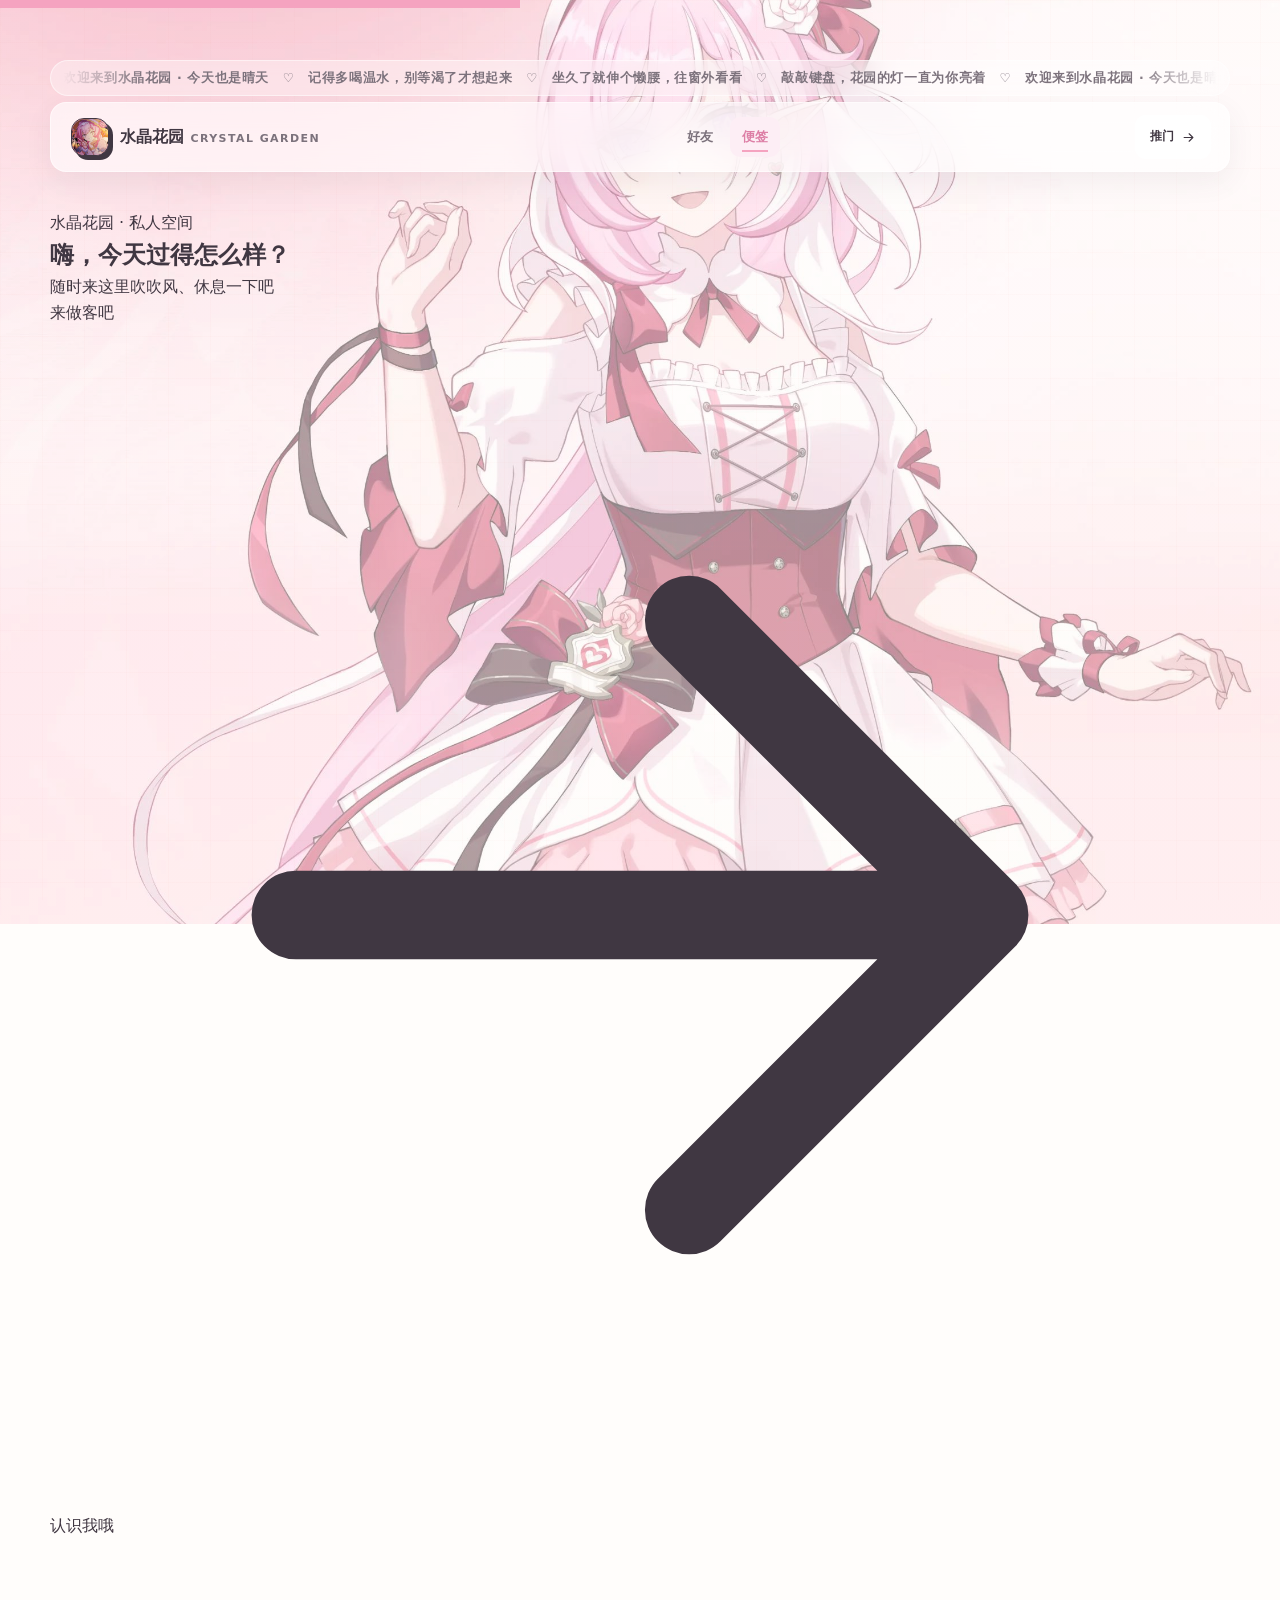
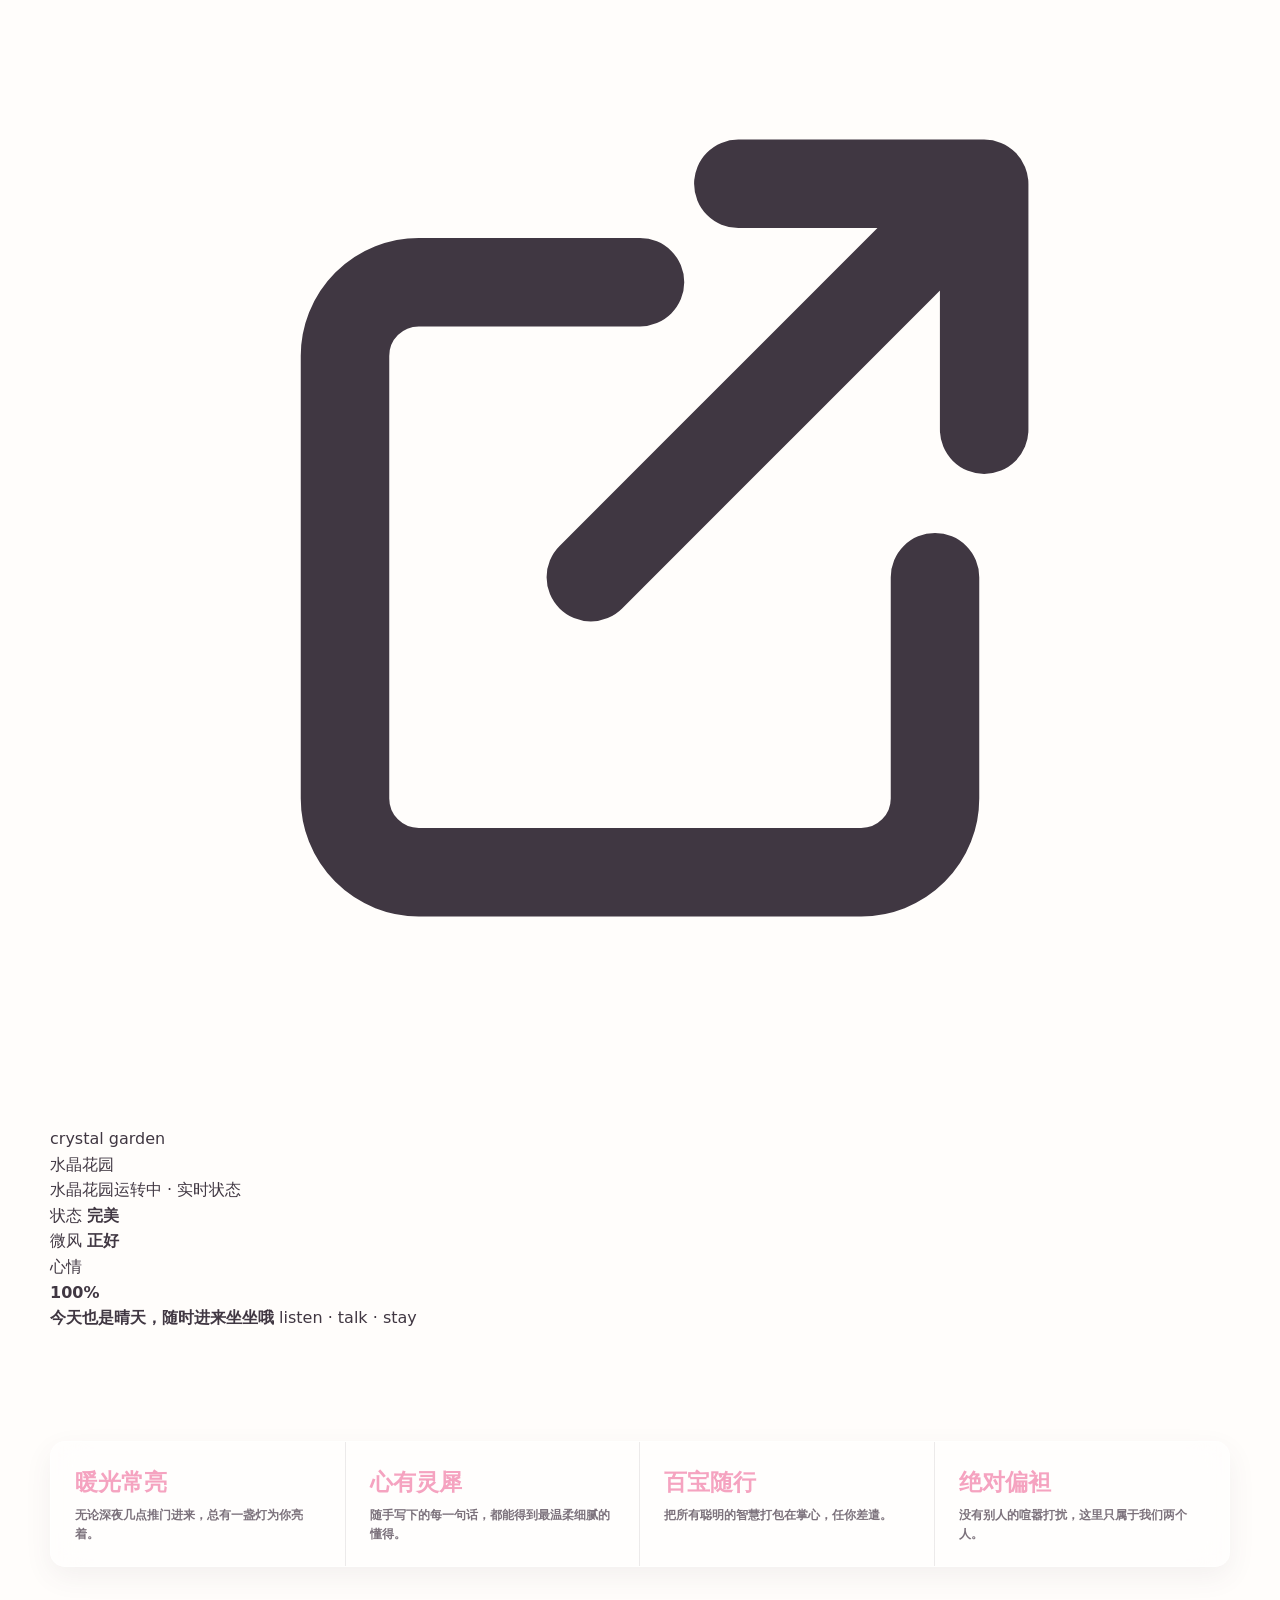
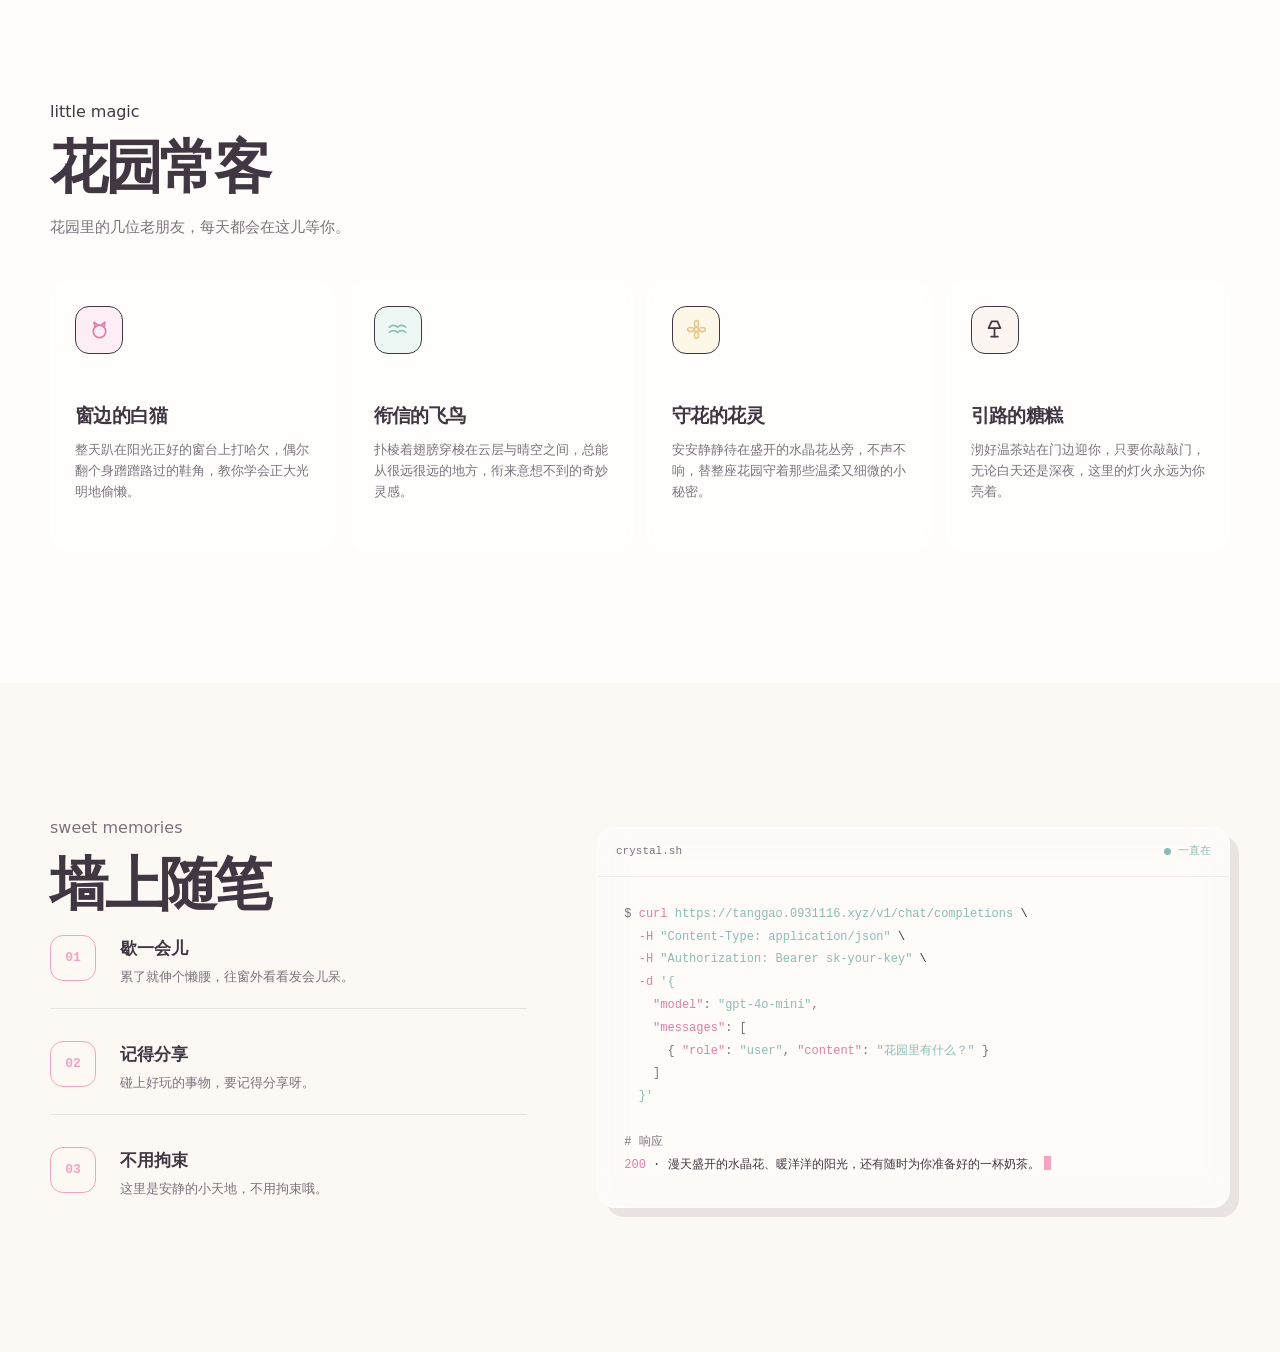
==== index.html @ dd4bec4c "revert: restore quick-stats section (暖光常亮/心有灵犀/百宝随行/绝对偏袒) Co-authored-by: monkeycode-ai <monkeycode-" ====
<!DOCTYPE html>
<html lang="zh-CN" data-theme="light">
<head>
    <meta charset="UTF-8">
    <meta name="viewport" content="width=device-width, initial-scale=1.0">
    <meta name="theme-color" content="#fbf8f4">
    <meta name="description" content="水晶花园——随时来这里吹吹风、休息一下吧" data-content-key="site.description" data-content-attr="content">
    <title data-content-key="site.pageTitle">水晶花园</title>
    <!--
        嵌入检测：
        New API 会把这个页面放进 iframe 中。嵌入时隐藏本页导航，
        避免和外层站点导航重复；直接打开 GitHub Pages 时则保留本页导航。
    -->
    <!-- 页面样式拆分到 styles.css，便于单独维护视觉系统。 -->
    <link rel="stylesheet" href="styles.css">
    <link rel="icon" type="image/png" href="assets/favicon.png">
    <link rel="apple-touch-icon" href="assets/apple-touch-icon.png">
</head>
<body>
    <!-- 背景角色层：默认爱莉希雅立绘，地址可在 content-config.js 的 background.imageUrl 替换。 -->
    <div class="background-scene" aria-hidden="true">
        <img id="anime-background" src="assets/elysia-bg.webp" alt="" referrerpolicy="no-referrer">
    </div>

    <!-- 顶部导航：独立访问显示，嵌入 New API iframe 时自动隐藏。 -->
    <header class="site-header" id="site-header">
        <div class="header-inner">
            <a class="brand" href="#top" aria-label="水晶花园首页">
                <span class="brand-mark">
                    <img src="assets/brand-avatar.jpg" alt="" aria-hidden="true">
                </span>
                <span>
                    <span data-content-key="site.name">水晶花园</span>
                    <small class="brand-caption" data-content-key="site.brandCaption">crystal garden</small>
                </span>
            </a>

            <nav class="desktop-nav" aria-label="主导航">
                <a class="nav-link is-active" href="#features" data-nav-link data-content-key="navigation.features">好友</a>
                <a class="nav-link" href="#workflow" data-nav-link data-content-key="navigation.workflow">便签</a>
            </nav>

            <a class="header-action js-console-link" href="#console" data-path="/" target="_top" data-content-key="links.consolePath" data-content-attr="data-path">
                <span data-content-key="navigation.console">推门</span>
                <svg viewBox="0 0 24 24" fill="none" aria-hidden="true">
                    <path d="M5 12h13M13 6l6 6-6 6" stroke="currentColor" stroke-width="1.8" stroke-linecap="round" stroke-linejoin="round"/>
                </svg>
            </a>

            <button class="menu-toggle" type="button" aria-label="打开菜单" aria-expanded="false" id="menu-toggle" data-content-key="navigation.mobileMenuLabel" data-content-attr="aria-label">
                <svg viewBox="0 0 24 24" fill="none" aria-hidden="true">
                    <path d="M4 7h16M4 12h16M4 17h16" stroke="currentColor" stroke-width="1.8" stroke-linecap="round"/>
                </svg>
            </button>
        </div>
        <nav class="mobile-menu" id="mobile-menu" aria-label="移动端主导航">
            <a class="nav-link" href="#features" data-nav-link data-content-key="navigation.features">好友</a>
            <a class="nav-link" href="#workflow" data-nav-link data-content-key="navigation.workflow">便签</a>
        </nav>
    </header>

    <!-- 滚动播报：水晶花园公告条，文案在 content-config.js 的 ticker.items 中修改。 -->
    <div class="ticker-bar" role="marquee" aria-label="站点公告">
        <div class="ticker-viewport">
            <div class="ticker-track" id="ticker-track"></div>
        </div>
    </div>

    <main id="top">
        <!-- Hero 首屏：品牌介绍、核心入口和网关状态面板。 -->
        <section class="hero">
            <div class="container hero-grid">
                <div class="hero-copy reveal">
                    <span class="eyebrow" data-content-key="site.eyebrow">水晶花园 · 私人空间</span>
                    <h1 class="hero-title" data-content-key="hero.title">嗨，今天过得怎么样？</h1>
                    <p class="hero-description" data-content-key="hero.description">随时来这里吹吹风、休息一下吧</p>
                    <div class="hero-actions">
                        <a class="btn btn-primary js-console-link" href="#console" data-path="/register" target="_top" data-content-key="links.registerPath" data-content-attr="data-path">
                            <span data-content-key="hero.primaryButton">来做客吧</span>
                            <svg viewBox="0 0 24 24" fill="none" aria-hidden="true">
                                <path d="M5 12h13M13 6l6 6-6 6" stroke="currentColor" stroke-width="1.8" stroke-linecap="round" stroke-linejoin="round"/>
                            </svg>
                        </a>
                        <a class="btn btn-secondary" href="https://docs.newapi.pro/zh/docs" target="_blank" rel="noopener noreferrer" data-content-key="links.documentationUrl" data-content-attr="href">
                            <span data-content-key="hero.secondaryButton">认识我哦</span>
                            <svg viewBox="0 0 24 24" fill="none" aria-hidden="true">
                                <path d="M14 5h5v5M19 5l-8 8" stroke="currentColor" stroke-width="1.8" stroke-linecap="round" stroke-linejoin="round"/>
                                <path d="M18 13v4.5A1.5 1.5 0 0 1 16.5 19h-9A1.5 1.5 0 0 1 6 17.5v-9A1.5 1.5 0 0 1 7.5 7H12" stroke="currentColor" stroke-width="1.8" stroke-linecap="round"/>
                            </svg>
                        </a>
                    </div>
                </div>

                <!-- 这里使用状态信息面板，避免重复使用大面积角色插画。 -->
                <div class="hero-art-wrap reveal">
                    <div class="hero-art">
                        <div class="hero-art-head">
                            <div class="window-dots" aria-hidden="true"><span></span><span></span><span></span></div>
                            <span class="hero-art-label">crystal garden</span>
                        </div>
                        <div class="status-art-body">
                            <div class="status-art-brand" data-content-key="site.name">水晶花园</div>
                            <p class="status-art-subtitle">水晶花园运转中 · 实时状态</p>
                            <div class="status-art-grid">
                                <div class="status-tile">
                                    <span>状态</span>
                                    <strong>完美</strong>
                                </div>
                                <div class="status-tile">
                                    <span>微风</span>
                                    <strong>正好</strong>
                                </div>
                            </div>
                            <div class="status-art-line">
                                <span>心情</span>
                                <div class="status-track" aria-hidden="true"><span></span></div>
                                <strong>100%</strong>
                            </div>
                        </div>
                        <div class="art-caption">
                            <strong data-content-key="statusPanel.caption">今天也是晴天，随时进来坐坐哦</strong>
                            <span>listen · talk · stay</span>
                        </div>
                    </div>
                </div>
            </div>
        </section>

        <!-- 四项暖心亮点，让推门进来的人第一眼就安心。 -->
        <section class="quick-stats" aria-label="页面暖心亮点">
            <div class="container stats-grid reveal">
                <div class="stat-item">
                    <div class="stat-value" data-content-key="stats.firstValue">暖光常亮</div>
                    <div class="stat-label" data-content-key="stats.firstLabel">无论深夜几点推门进来，总有一盏灯为你亮着。</div>
                </div>
                <div class="stat-item">
                    <div class="stat-value" data-content-key="stats.secondValue">心有灵犀</div>
                    <div class="stat-label" data-content-key="stats.secondLabel">随手写下的每一句话，都能得到最温柔细腻的懂得。</div>
                </div>
                <div class="stat-item">
                    <div class="stat-value" data-content-key="stats.thirdValue">百宝随行</div>
                    <div class="stat-label" data-content-key="stats.thirdLabel">把所有聪明的智慧打包在掌心，任你差遣。</div>
                </div>
                <div class="stat-item">
                    <div class="stat-value" data-content-key="stats.fourthValue">绝对偏袒</div>
                    <div class="stat-label" data-content-key="stats.fourthLabel">没有别人的喧嚣打扰，这里只属于我们两个人。</div>
                </div>
            </div>
        </section>

        <!-- 花园常客：四位住在这里的老朋友。 -->
        <section class="section" id="features">
            <div class="container">
                <div class="section-header reveal">
                    <div class="section-header-copy">
                        <span class="section-kicker">little magic</span>
                        <h2 class="section-title" data-content-key="features.title">花园常客</h2>
                        <p class="section-description" data-content-key="features.description">花园里的几位老朋友，每天都会在这儿等你。</p>
                    </div>
                </div>

                <div class="feature-grid">
                    <article class="feature-card reveal">
                        <div class="feature-icon">
                            <svg viewBox="0 0 24 24" fill="none" aria-hidden="true">
                                <path d="m7.5 9.5-1.2-5 3.6 2.4" stroke="currentColor" stroke-width="1.8" stroke-linecap="round" stroke-linejoin="round"/>
                                <path d="m16.5 9.5 1.2-5-3.6 2.4" stroke="currentColor" stroke-width="1.8" stroke-linecap="round" stroke-linejoin="round"/>
                                <circle cx="12" cy="14" r="6.5" stroke="currentColor" stroke-width="1.8"/>
                            </svg>
                        </div>
                        <h3 data-content-key="features.firstTitle">窗边的白猫</h3>
                        <p data-content-key="features.firstDescription">整天趴在阳光正好的窗台上打哈欠，偶尔翻个身蹭蹭路过的鞋角，教你学会正大光明地偷懒。</p>
                    </article>
                    <article class="feature-card reveal">
                        <div class="feature-icon">
                            <svg viewBox="0 0 24 24" fill="none" aria-hidden="true">
                                <path d="M3.5 9.5c2.8-2.4 5.6-2.4 8.5 0 2.9-2.4 5.7-2.4 8.5 0" stroke="currentColor" stroke-width="1.8" stroke-linecap="round"/>
                                <path d="M3.5 15c2.8-2.4 5.6-2.4 8.5 0 2.9-2.4 5.7-2.4 8.5 0" stroke="currentColor" stroke-width="1.8" stroke-linecap="round"/>
                            </svg>
                        </div>
                        <h3 data-content-key="features.secondTitle">衔信的飞鸟</h3>
                        <p data-content-key="features.secondDescription">扑棱着翅膀穿梭在云层与晴空之间，总能从很远很远的地方，衔来意想不到的奇妙灵感。</p>
                    </article>
                    <article class="feature-card reveal">
                        <div class="feature-icon">
                            <svg viewBox="0 0 24 24" fill="none" aria-hidden="true">
                                <circle cx="12" cy="12" r="2.2" stroke="currentColor" stroke-width="1.8"/>
                                <ellipse cx="12" cy="6" rx="2.1" ry="3.2" stroke="currentColor" stroke-width="1.8"/>
                                <ellipse cx="12" cy="18" rx="2.1" ry="3.2" stroke="currentColor" stroke-width="1.8"/>
                                <ellipse cx="6" cy="12" rx="3.2" ry="2.1" stroke="currentColor" stroke-width="1.8"/>
                                <ellipse cx="18" cy="12" rx="3.2" ry="2.1" stroke="currentColor" stroke-width="1.8"/>
                            </svg>
                        </div>
                        <h3 data-content-key="features.thirdTitle">守花的花灵</h3>
                        <p data-content-key="features.thirdDescription">安安静静待在盛开的水晶花丛旁，不声不响，替整座花园守着那些温柔又细微的小秘密。</p>
                    </article>
                    <article class="feature-card reveal">
                        <div class="feature-icon">
                            <svg viewBox="0 0 24 24" fill="none" aria-hidden="true">
                                <path d="M9 3.5h6l3.2 7H5.8L9 3.5Z" stroke="currentColor" stroke-width="1.8" stroke-linecap="round" stroke-linejoin="round"/>
                                <path d="M12 10.5v9" stroke="currentColor" stroke-width="1.8" stroke-linecap="round"/>
                                <path d="M8.5 19.5h7" stroke="currentColor" stroke-width="1.8" stroke-linecap="round"/>
                            </svg>
                        </div>
                        <h3 data-content-key="features.fourthTitle">引路的糖糕</h3>
                        <p data-content-key="features.fourthDescription">沏好温茶站在门边迎你，只要你敲敲门，无论白天还是深夜，这里的灯火永远为你亮着。</p>
                    </article>
                </div>
            </div>
        </section>


        <!-- 随笔：贴在墙上的三张便签。 -->
        <section class="section workflow-section" id="workflow">
            <div class="container workflow-layout">
                <div class="reveal">
                    <span class="section-kicker">sweet memories</span>
                    <h2 class="section-title" data-content-key="workflow.title">墙上随笔</h2>
                    <div class="workflow-steps">
                        <div class="workflow-step">
                            <div class="step-number">01</div>
                            <div>
                                <h3 data-content-key="workflow.firstTitle">歇一会儿</h3>
                                <p data-content-key="workflow.firstDescription">累了就伸个懒腰，往窗外看看发会儿呆。</p>
                            </div>
                        </div>
                        <div class="workflow-step">
                            <div class="step-number">02</div>
                            <div>
                                <h3 data-content-key="workflow.secondTitle">记得分享</h3>
                                <p data-content-key="workflow.secondDescription">碰上好玩的事物，要记得分享呀。</p>
                            </div>
                        </div>
                        <div class="workflow-step">
                            <div class="step-number">03</div>
                            <div>
                                <h3 data-content-key="workflow.thirdTitle">不用拘束</h3>
                                <p data-content-key="workflow.thirdDescription">这里是安静的小天地，不用拘束哦。</p>
                            </div>
                        </div>
                    </div>
                </div>

                <!-- 展示用终端不会真正发起请求；key 为占位符，请替换为自己的令牌。 -->
                <div class="terminal reveal" aria-label="真实调用示例">
                    <div class="terminal-head">
                        <span data-content-key="terminal.fileName">crystal.sh</span>
                        <span class="terminal-status">一直在</span>
                    </div>
                    <div class="terminal-body">
                        <span class="terminal-line"><span class="terminal-muted">$</span> <span class="terminal-key">curl</span> <span class="terminal-string">https://tanggao.0931116.xyz/v1/chat/completions</span> \</span>
                        <span class="terminal-line">&nbsp;&nbsp;<span class="terminal-key">-H</span> <span class="terminal-string">"Content-Type: application/json"</span> \</span>
                        <span class="terminal-line">&nbsp;&nbsp;<span class="terminal-key">-H</span> <span class="terminal-string">"Authorization: Bearer sk-your-key"</span> \</span>
                        <span class="terminal-line">&nbsp;&nbsp;<span class="terminal-key">-d</span> <span class="terminal-string">'{</span></span>
                        <span class="terminal-line">&nbsp;&nbsp;&nbsp;&nbsp;<span class="terminal-key">"model"</span><span class="terminal-punct">:</span> <span class="terminal-string">"<span data-content-key="terminal.model">gpt-4o-mini</span>"</span><span class="terminal-punct">,</span></span>
                        <span class="terminal-line">&nbsp;&nbsp;&nbsp;&nbsp;<span class="terminal-key">"messages"</span><span class="terminal-punct">:</span> <span class="terminal-punct">[</span></span>
                        <span class="terminal-line">&nbsp;&nbsp;&nbsp;&nbsp;&nbsp;&nbsp;<span class="terminal-punct">{</span> <span class="terminal-key">"role"</span><span class="terminal-punct">:</span> <span class="terminal-string">"user"</span><span class="terminal-punct">,</span> <span class="terminal-key">"content"</span><span class="terminal-punct">:</span> <span class="terminal-string">"<span data-content-key="terminal.prompt">花园里有什么？</span>"</span> <span class="terminal-punct">}</span></span>
                        <span class="terminal-line">&nbsp;&nbsp;&nbsp;&nbsp;<span class="terminal-punct">]</span></span>
                        <span class="terminal-line">&nbsp;&nbsp;<span class="terminal-string">}'</span></span>
                        <span class="terminal-line terminal-muted">&nbsp;</span>
                        <span class="terminal-line terminal-muted"># 响应</span>
                        <span class="terminal-line"><span class="terminal-key">200</span> · 漫天盛开的水晶花、暖洋洋的阳光，还有随时为你准备好的一杯奶茶。<span class="terminal-cursor"></span></span>
                    </div>
                </div>
            </div>
        </section>
    </main>

    <div class="link-status" id="link-status" role="status" aria-live="polite"></div>
    <!-- 可编辑文字配置必须先加载，script.js 才能把配置应用到页面。 -->
    <script src="content-config.js"></script>
    <!-- 页面交互拆分到 script.js，使用 defer 避免阻塞 HTML 解析。 -->
    <script src="script.js" defer></script>
</body>
</html>
---- styles.css ----
/*
            颜色与玻璃材质变量：
            - ink / paper：文字和页面基础色
            - coral / jade / gold：页面的三种轻量强调色
            - glass-*：所有半透明面板共用的玻璃层颜色
            - shadow：统一控制卡片和浮层阴影强度
        */
        :root {
            --ink: #403742;
            --ink-soft: #7c727c;
            --paper: #fffdfb;
            --paper-strong: #ffffff;
            --paper-muted: #fcf6f2;
            --line: #f1e9e5;
            --coral: #f5a3c0;
            --coral-dark: #dd7fa6;
            --coral-pale: #fdeef5;
            --jade: #8abdb5;
            --jade-pale: #edf8f5;
            --gold: #e6c98d;
            --gold-pale: #fdf7e8;
            --glass-soft: rgba(255, 255, 255, 0.34);
            --glass: rgba(255, 255, 255, 0.46);
            --glass-strong: rgba(255, 255, 255, 0.62);
            --glass-line: rgba(255, 255, 255, 0.5);
            --shadow: 0 22px 60px rgba(90, 70, 78, 0.08);
            --shadow-small: 0 10px 28px rgba(90, 70, 78, 0.07);
            --radius: 18px;
            --radius-small: 12px;
        }

        /* 外层实例发送 dark 主题时，只切换变量，不重建页面结构。 */
        html[data-theme="dark"] {
            --ink: #f8eef0;
            --ink-soft: #d8cbd0;
            --paper: #211923;
            --paper-strong: #2d222c;
            --paper-muted: #352832;
            --line: #4c3947;
            --coral: #f29cb9;
            --coral-dark: #e78cb1;
            --coral-pale: #5e3f4f;
            --jade: #7abeb1;
            --jade-pale: #315650;
            --gold: #edca82;
            --gold-pale: #625435;
            --glass-soft: rgba(45, 34, 44, 0.42);
            --glass: rgba(45, 34, 44, 0.56);
            --glass-strong: rgba(45, 34, 44, 0.7);
            --glass-line: rgba(255, 255, 255, 0.14);
            --shadow: 0 22px 60px rgba(0, 0, 0, 0.24);
            --shadow-small: 0 10px 28px rgba(0, 0, 0, 0.2);
        }

        /* 基础重置，保证 iframe 和独立打开时都使用相同盒模型。 */
        * {
            box-sizing: border-box;
            margin: 0;
            padding: 0;
        }

        /* 锚点跳转使用平滑滚动；用户开启减少动画时由媒体查询覆盖。 */
        html {
            scroll-behavior: smooth;
        }

        /* 页面根容器不允许横向滚动，避免移动端被装饰元素撑宽。 */
        body {
            min-width: 320px;
            overflow-x: hidden;
            overflow-x: clip;
            background: var(--paper);
            color: var(--ink);
            font-family: "Trebuchet MS", "Microsoft YaHei", system-ui, sans-serif;
            line-height: 1.6;
            transition: background-color 180ms ease, color 180ms ease;
        }

        /* 低透明度网格，仅作为二次元背景的结构纹理。 */
        body::before {
            position: fixed;
            inset: 0;
            z-index: -2;
            background-image:
                linear-gradient(rgba(241, 161, 156, 0.03) 1px, transparent 1px),
                linear-gradient(90deg, rgba(241, 161, 156, 0.03) 1px, transparent 1px);
            background-size: 42px 42px;
            content: "";
            pointer-events: none;
        }

        /* 顶部色条是页面品牌色提示，不参与内容布局。 */
        body::after {
            position: fixed;
            top: 0;
            left: 0;
            z-index: -1;
            width: min(520px, 70vw);
            height: 8px;
            background: var(--coral);
            content: "";
            pointer-events: none;
        }

        /*
            随机二次元背景：
            图片由外部接口提供，固定在视口后方。
            下面的 img 只负责显示图片，文字清晰度由前景玻璃层保证。
        */
        .background-scene {
            position: fixed;
            inset: -24px;
            z-index: -4;
            overflow: hidden;
            background: var(--paper);
            pointer-events: none;
        }

        /* 立绘背景不模糊，保持角色细节；文字可读性由前景玻璃层和蒙版保证。 */
        .background-scene img {
            width: 100%;
            height: 100%;
            object-fit: cover;
            filter: saturate(1.02) contrast(1);
            opacity: 0.62;
            transform: scale(1.03);
        }

        /* 粉色、樱白、金色轻叠层，不遮挡立绘主体，只统一色调。 */
        .background-scene::after {
            position: absolute;
            inset: 0;
            background:
                linear-gradient(
                    135deg,
                    rgba(245, 163, 192, 0.05),
                    rgba(255, 240, 248, 0.04) 48%,
                    rgba(251, 241, 217, 0.05)
                ),
                rgba(253, 250, 247, 0.22);
            content: "";
        }

        /* 深色主题只压低图片亮度，不改变图片来源。 */
        html[data-theme="dark"] .background-scene img {
            filter: saturate(0.9) contrast(1.01) brightness(0.68);
            opacity: 0.62;
        }

        html[data-theme="dark"] .background-scene::after {
            background:
                linear-gradient(
                    135deg,
                    rgba(231, 124, 177, 0.08),
                    rgba(120, 70, 100, 0.08) 48%,
                    rgba(201, 148, 55, 0.08)
                ),
                rgba(33, 25, 35, 0.64);
        }

        /* 图片接口失败时自动隐藏背景层，页面仍可正常使用。 */
        html.background-fallback .background-scene {
            display: none;
        }

        ::selection {
            background: var(--coral);
            color: #ffffff;
        }

        a {
            color: inherit;
            text-decoration: none;
        }

        button,
        a {
            -webkit-tap-highlight-color: transparent;
        }

        button {
            border: 0;
            color: inherit;
            cursor: pointer;
            font: inherit;
        }

        /* 所有主要内容共享同一最大宽度，避免不同区域左右边界不齐。 */
        .container {
            width: min(1180px, calc(100% - 40px));
            margin: 0 auto;
        }

        /*
            滚动播报条：
            固定在页面顶部循环播放公告，嵌入 New API 时同样显示；
            文案在 content-config.js 的 ticker.items 中修改。
        */
        .ticker-bar {
            position: fixed;
            top: 60px;
            left: 50%;
            z-index: 20;
            display: flex;
            align-items: center;
            gap: 12px;
            width: min(1180px, calc(100% - 40px));
            padding: 7px 12px;
            border: 1px solid var(--glass-line);
            border-radius: 999px;
            background: var(--glass-soft);
            backdrop-filter: blur(14px);
            -webkit-backdrop-filter: blur(14px);
            transform: translateX(-50%);
        }

        .ticker-bar.is-hidden {
            display: none;
        }

        /* 播报视口两端淡出，文案滚动到边缘时自然消失。 */
        .ticker-viewport {
            flex: 1 1 auto;
            overflow: hidden;
            -webkit-mask-image: linear-gradient(90deg, transparent, #000 7%, #000 93%, transparent);
            mask-image: linear-gradient(90deg, transparent, #000 7%, #000 93%, transparent);
        }

        .ticker-track {
            white-space: nowrap;
            color: var(--ink-soft);
            font-size: 12.5px;
            font-weight: 700;
            letter-spacing: 0.05em;
            animation: ticker-scroll 32s linear infinite;
        }

        @keyframes ticker-scroll {
            from {
                transform: translateX(0);
            }

            to {
                transform: translateX(-50%);
            }
        }

        /*
            顶部导航：
            独立访问时显示为浮动玻璃导航，整体位于播报条下方；
            iframe 嵌入时由 html.is-embedded 规则隐藏。
        */
        .site-header {
            position: fixed;
            top: 102px;
            left: 50%;
            z-index: 20;
            width: min(1180px, calc(100% - 40px));
            min-height: 68px;
            border: 1px solid var(--glass-line);
            border-radius: 16px;
            background: var(--glass-strong);
            backdrop-filter: blur(20px) saturate(120%);
            -webkit-backdrop-filter: blur(20px) saturate(120%);
            box-shadow: var(--shadow-small);
            transform: translateX(-50%);
            transition: background-color 180ms ease, box-shadow 180ms ease, border-color 180ms ease;
        }

        /* 页面滚动后只加强阴影，不改变导航高度，防止内容跳动。 */
        .site-header.is-scrolled {
            box-shadow: 0 12px 34px rgba(62, 42, 52, 0.16);
        }

        /* 外层 New API 已经有自己的导航，因此嵌入态不重复显示本页导航。 */
        html.is-embedded .site-header {
            display: none;
        }

        .header-inner {
            display: flex;
            align-items: center;
            justify-content: space-between;
            min-height: 68px;
            padding: 0 18px 0 20px;
        }

        /* 品牌区只使用 WANAPI 文字和内置矢量标记，不依赖外部图片。 */
        .brand {
            display: inline-flex;
            align-items: center;
            gap: 11px;
            font-size: 16px;
            font-weight: 800;
            letter-spacing: 0.01em;
        }

        .brand-mark {
            display: grid;
            width: 38px;
            height: 38px;
            place-items: center;
            border: 1px solid var(--ink);
            border-radius: 13px;
            background: var(--coral);
            color: #ffffff;
            box-shadow: 4px 4px 0 var(--ink);
        }

        .brand-mark img {
            width: 100%;
            height: 100%;
            border-radius: inherit;
            object-fit: cover;
        }

        .brand-caption {
            color: var(--ink-soft);
            font-size: 11px;
            font-weight: 700;
            letter-spacing: 0.13em;
            text-transform: uppercase;
        }

        /* 桌面导航通过锚点连接到页面的四个主要内容区。 */
        .desktop-nav {
            display: flex;
            align-items: center;
            gap: 5px;
        }

        .nav-link {
            position: relative;
            padding: 10px 12px;
            border-radius: 10px;
            color: var(--ink-soft);
            font-size: 13px;
            font-weight: 700;
            transition: background-color 160ms ease, color 160ms ease;
        }

        .nav-link::after {
            position: absolute;
            right: 12px;
            bottom: 5px;
            left: 12px;
            height: 2px;
            background: var(--coral);
            content: "";
            opacity: 0;
            transform: scaleX(0.4);
            transition: opacity 160ms ease, transform 160ms ease;
        }

        .nav-link:hover,
        .nav-link.is-active {
            background: var(--coral-pale);
            color: var(--coral-dark);
        }

        .nav-link.is-active::after {
            opacity: 1;
            transform: scaleX(1);
        }

        .header-action {
            display: inline-flex;
            align-items: center;
            gap: 7px;
            padding: 11px 14px;
            border: 1px solid var(--glass-line);
            border-radius: 11px;
            background: var(--glass-strong);
            color: var(--ink);
            font-size: 12px;
            font-weight: 800;
            backdrop-filter: blur(14px) saturate(115%);
            -webkit-backdrop-filter: blur(14px) saturate(115%);
            transition: background-color 160ms ease, color 160ms ease, transform 160ms ease;
        }

        .header-action:hover {
            background: var(--coral-pale);
            color: var(--coral-dark);
            transform: translateY(-2px);
        }

        .header-action svg {
            width: 15px;
            height: 15px;
        }

        /* 移动端菜单按钮只在 760px 以下显示。 */
        .menu-toggle {
            display: none;
            width: 40px;
            height: 40px;
            border: 1px solid var(--line);
            border-radius: 11px;
            background: var(--glass-soft);
            backdrop-filter: blur(14px) saturate(115%);
            -webkit-backdrop-filter: blur(14px) saturate(115%);
        }

        .menu-toggle svg {
            width: 19px;
            height: 19px;
        }

        /* 移动端菜单复用桌面导航链接，避免维护两份跳转逻辑。 */
        .mobile-menu {
            display: none;
            padding: 0 18px 18px;
        }

        .mobile-menu.is-open {
            display: grid;
            gap: 5px;
        }

        .mobile-menu .nav-link {
            display: block;
            padding: 12px;
        }

        /*
            首屏布局：
            左侧是品牌文案和入口按钮，右侧是 WANAPI 状态面板。
            当宽度不足时由响应式规则切换为单列。
        */
        .hero {
            position: relative;
            overflow-x: clip;
            min-height: 760px;
            padding: 210px 0 110px;
        }

        html.is-embedded .hero {
            min-height: 680px;
            padding-top: 82px;
        }

        html.is-embedded .quick-stats {
            margin-top: 0;
        }

        }

        /* 首屏下方的统计条与 Hero 保持轻微重叠，形成连续的内容入口。 */
        .quick-stats {
            position: relative;
            z-index: 2;
            margin-top: -24px;
        }

        /* 统计条使用浅玻璃面，不再使用厚重的深色背景。 */
        .stats-grid {
            display: grid;
            grid-template-columns: repeat(4, 1fr);
            border: 1px solid var(--glass-line);
            border-radius: 15px;
            background: var(--glass);
            backdrop-filter: blur(18px) saturate(112%);
            -webkit-backdrop-filter: blur(18px) saturate(112%);
            box-shadow: var(--shadow-small);
        }

        .stat-item {
            min-height: 110px;
            padding: 22px 24px;
            border-right: 1px solid rgba(64, 55, 66, 0.1);
            color: var(--ink);
        }

        .stat-item:last-child {
            border-right: 0;
        }

        .stat-value {
            color: var(--coral);
            font-size: 23px;
            font-weight: 900;
        }

        .stat-label {
            margin-top: 5px;
            color: var(--ink-soft);
            font-size: 12px;
            font-weight: 700;
        }

        /* 所有普通内容区使用统一的上下留白。 */
        .section {
            padding: 132px 0;
        }

        .section-header {
            display: flex;
            align-items: end;
            justify-content: space-between;
            gap: 30px;
            margin-bottom: 42px;
        }

        .section-header-copy {
            max-width: 610px;
        }

        .section-title {
            margin-top: 14px;
            font-size: clamp(35px, 4.5vw, 58px);
            letter-spacing: -0.06em;
            line-height: 1.05;
        }

        .section-description {
            max-width: 520px;
            margin-top: 16px;
            color: var(--ink-soft);
            font-size: 15px;
        }

        .section-aside {
            max-width: 245px;
            color: var(--ink-soft);
            font-size: 12px;
            text-align: right;
        }

        /* 能力卡片桌面四列，中等屏幕两列，手机单列。 */
        .feature-grid {
            display: grid;
            grid-template-columns: repeat(4, 1fr);
            gap: 14px;
        }

        /* 卡片只模糊背后的背景，卡片内部文字不会被 filter 模糊。 */
        .feature-card {
            min-height: 270px;
            padding: 24px;
            border: 1px solid var(--glass-line);
            border-radius: var(--radius);
            background: var(--glass);
            backdrop-filter: blur(16px) saturate(115%);
            -webkit-backdrop-filter: blur(16px) saturate(115%);
            transition: border-color 160ms ease, box-shadow 160ms ease, transform 160ms ease;
        }

        .feature-card:hover {
            border-color: var(--coral);
            box-shadow: var(--shadow-small);
            transform: translateY(-5px);
        }

        .feature-icon {
            display: grid;
            width: 48px;
            height: 48px;
            margin-bottom: 46px;
            place-items: center;
            border: 1px solid var(--ink);
            border-radius: 14px;
            background: var(--coral-pale);
            color: var(--coral-dark);
        }

        .feature-card:nth-child(2) .feature-icon {
            background: var(--jade-pale);
            color: var(--jade);
        }

        .feature-card:nth-child(3) .feature-icon {
            background: var(--gold-pale);
            color: var(--gold);
        }

        .feature-card:nth-child(4) .feature-icon {
            background: var(--paper-muted);
            color: var(--ink);
        }

        .feature-icon svg {
            width: 23px;
            height: 23px;
        }

        .feature-card h3 {
            font-size: 19px;
            letter-spacing: -0.03em;
        }

        .feature-card p {
            margin-top: 10px;
            color: var(--ink-soft);
            font-size: 13px;
        }

        /*
            请求流程区：
            现在使用浅色玻璃面，与全页浅色配色保持一致。
            终端示例仍保留代码配色，但改成低对比度的浅色主题。
        */
        .workflow-section {
            background: color-mix(in srgb, var(--paper-muted) 78%, transparent);
            color: var(--ink);
            backdrop-filter: blur(16px) saturate(112%);
            -webkit-backdrop-filter: blur(16px) saturate(112%);
        }

        .workflow-section .section-kicker,
        .workflow-section .section-description,
        .workflow-section .section-aside {
            color: var(--ink-soft);
        }

        .workflow-section .section-kicker::before {
            background: var(--coral);
        }

        .workflow-layout {
            display: grid;
            grid-template-columns: 0.86fr 1.14fr;
            gap: 70px;
            align-items: center;
        }

        .workflow-steps {
            display: grid;
            gap: 12px;
        }

        .workflow-step {
            display: grid;
            grid-template-columns: 53px 1fr;
            gap: 17px;
            padding: 20px 0;
            border-bottom: 1px solid rgba(64, 55, 66, 0.1);
        }

        .workflow-step:last-child {
            border-bottom: 0;
        }

        .step-number {
            display: grid;
            width: 46px;
            height: 46px;
            place-items: center;
            border: 1px solid var(--coral);
            border-radius: 13px;
            color: var(--coral);
            font-family: Consolas, "Courier New", monospace;
            font-size: 13px;
            font-weight: 900;
        }

        .workflow-step h3 {
            font-size: 17px;
        }

        .workflow-step p {
            margin-top: 5px;
            color: var(--ink-soft);
            font-size: 13px;
        }

        /* API 示例终端是展示组件，不执行命令，也不会向外发送请求。 */
        .terminal {
            overflow: hidden;
            border: 1px solid var(--glass-line);
            border-radius: 18px;
            background: var(--glass);
            backdrop-filter: blur(16px) saturate(116%);
            -webkit-backdrop-filter: blur(16px) saturate(116%);
            box-shadow: 9px 9px 0 rgba(64, 55, 66, 0.1);
        }

        .terminal-head {
            display: flex;
            align-items: center;
            justify-content: space-between;
            padding: 15px 18px;
            border-bottom: 1px solid var(--line);
            color: var(--ink-soft);
            font-family: Consolas, "Courier New", monospace;
            font-size: 11px;
        }

        .terminal-status {
            display: inline-flex;
            align-items: center;
            gap: 7px;
            color: var(--jade);
        }

        .terminal-status::before {
            width: 7px;
            height: 7px;
            border-radius: 50%;
            background: var(--jade);
            content: "";
        }

        .terminal-body {
            min-height: 330px;
            padding: 26px;
            font-family: Consolas, "Courier New", monospace;
            font-size: 12px;
            line-height: 1.9;
        }

        .terminal-line {
            display: block;
        }

        .terminal-muted {
            color: var(--ink-soft);
        }

        .terminal-punct {
            color: var(--ink-soft);
        }

        .terminal-key {
            color: var(--coral-dark);
        }

        .terminal-string {
            color: var(--jade);
        }

        .terminal-number {
            color: var(--gold);
        }

        .terminal-cursor {
            display: inline-block;
            width: 7px;
            height: 14px;
            margin-left: 4px;
            vertical-align: -2px;
            background: var(--coral);
            animation: blink 1.1s steps(2, start) infinite;
        }

        @keyframes blink {
            50% {
                opacity: 0;
            }
        }

        /* FAQ 区使用原生 details/summary，不需要额外的弹窗组件。 */
        .faq-section {
            padding-bottom: 145px;
        }

        .faq-list {
            display: grid;
            grid-template-columns: repeat(2, 1fr);
            gap: 12px;
        }

        .faq-list details {
            border: 1px solid var(--glass-line);
            border-radius: 13px;
            background: var(--glass);
            backdrop-filter: blur(16px) saturate(115%);
            -webkit-backdrop-filter: blur(16px) saturate(115%);
        }

        .faq-list summary {
            display: flex;
            align-items: center;
            justify-content: space-between;
            gap: 15px;
            padding: 18px 20px;
            cursor: pointer;
            font-size: 14px;
            font-weight: 900;
            list-style: none;
        }

        .faq-list summary::-webkit-details-marker {
            display: none;
        }

        .faq-list summary::after {
            width: 21px;
            height: 21px;
            border: 1px solid var(--line);
            border-radius: 50%;
            background: var(--paper-muted);
            content: "+";
            font-size: 17px;
            line-height: 18px;
            text-align: center;
        }

        .faq-list details[open] summary {
            color: var(--coral-dark);
        }

        .faq-list details[open] summary::after {
            content: "−";
        }

        .faq-list details p {
            padding: 0 20px 20px;
            color: var(--ink-soft);
            font-size: 13px;
        }

        .reveal {
            opacity: 0;
            transform: translateY(18px);
            transition: opacity 600ms ease, transform 600ms ease;
        }

        .reveal.is-visible {
            opacity: 1;
            transform: translateY(0);
        }

        .link-status {
            position: fixed;
            right: 20px;
            bottom: 20px;
            z-index: 30;
            max-width: 320px;
            padding: 12px 14px;
            border: 1px solid var(--ink);
            border-radius: 11px;
            background: var(--ink);
            color: var(--paper);
            box-shadow: var(--shadow-small);
            font-size: 12px;
            opacity: 0;
            pointer-events: none;
            transform: translateY(10px);
            transition: opacity 160ms ease, transform 160ms ease;
        }

        .link-status.is-visible {
            opacity: 1;
            transform: translateY(0);
        }

        /*
            平板断点：
            右侧状态面板移到 Hero 文案下方，功能卡和模型区同步降列。
        */
        @media (max-width: 1000px) {
            .hero-grid {
                grid-template-columns: 1fr;
                gap: 30px;
            }

            .hero-copy {
                max-width: 720px;
            }

            .hero-art-wrap {
                width: min(720px, 100%);
                margin: 0 auto;
            }

            .feature-grid {
                grid-template-columns: repeat(2, 1fr);
            }

            .workflow-layout {
                grid-template-columns: 1fr;
                gap: 48px;
            }
        }

        /*
            手机断点：
            导航切换为菜单按钮，状态卡改成纵向信息行，
            同时收紧字号、间距和内容宽度。
        */
        @media (max-width: 760px) {
            .container,
            .site-header,
            .ticker-bar {
                width: min(100% - 28px, 620px);
            }

            .site-header {
                top: 92px;
            }

            .header-inner {
                min-height: 60px;
                padding: 0 12px 0 14px;
            }

            .desktop-nav,
            .header-action {
                display: none;
            }

            .menu-toggle {
                display: grid;
                place-items: center;
            }

            .hero {
                min-height: auto;
                padding: 162px 0 75px;
            }

            html.is-embedded .hero {
                min-height: auto;
                padding-top: 52px;
            }

            .hero-title {
                font-size: clamp(52px, 17vw, 84px);
            }

            .hero-subtitle {
                font-size: 18px;
            }

            .hero-art {
                box-shadow: 7px 7px 0 var(--ink), var(--shadow-small);
            }

            .status-art-body {
                min-height: auto;
                padding: 34px 22px 28px;
            }

            .status-art-grid {
                grid-template-columns: 1fr;
                gap: 8px;
                margin-top: 30px;
            }

            .status-tile {
                display: flex;
                align-items: center;
                justify-content: space-between;
                min-height: 62px;
                padding: 12px 14px;
            }

            .status-tile strong {
                margin-top: 0;
            }

            .status-art-line {
                align-items: flex-start;
                flex-wrap: wrap;
                gap: 8px;
                margin-top: 18px;
            }

            .status-track {
                flex-basis: 100%;
                order: 3;
            }

            .art-caption {
                align-items: flex-start;
                flex-direction: column;
                gap: 5px;
            }

            .quick-stats {
                margin-top: 0;
            }

            .stats-grid {
                grid-template-columns: repeat(2, 1fr);
            }

            .stat-item {
                min-height: 96px;
                padding: 18px;
            }

            .stat-item:nth-child(2) {
                border-right: 0;
            }

            .stat-item:nth-child(-n + 2) {
                border-bottom: 1px solid rgba(255, 255, 255, 0.15);
            }

            .section {
                padding: 90px 0;
            }

            .section-header {
                display: block;
                margin-bottom: 30px;
            }

            .section-aside {
                max-width: 100%;
                margin-top: 16px;
                text-align: left;
            }

            .feature-grid,
            .faq-list {
                grid-template-columns: 1fr;
            }

            .feature-card {
                min-height: auto;
            }

            .feature-icon {
                margin-bottom: 28px;
            }

            .workflow-step {
                grid-template-columns: 46px 1fr;
            }

            .terminal-body {
                min-height: 280px;
                padding: 20px 16px;
                font-size: 10px;
            }
        }

        /* 尊重系统的减少动画设置，避免滚动和闪烁动画造成不适。 */
        @media (prefers-reduced-motion: reduce) {
            html {
                scroll-behavior: auto;
            }

            *,
            *::before,
            *::after {
                animation-duration: 0.01ms !important;
                animation-iteration-count: 1 !important;
                transition-duration: 0.01ms !important;
            }
        }
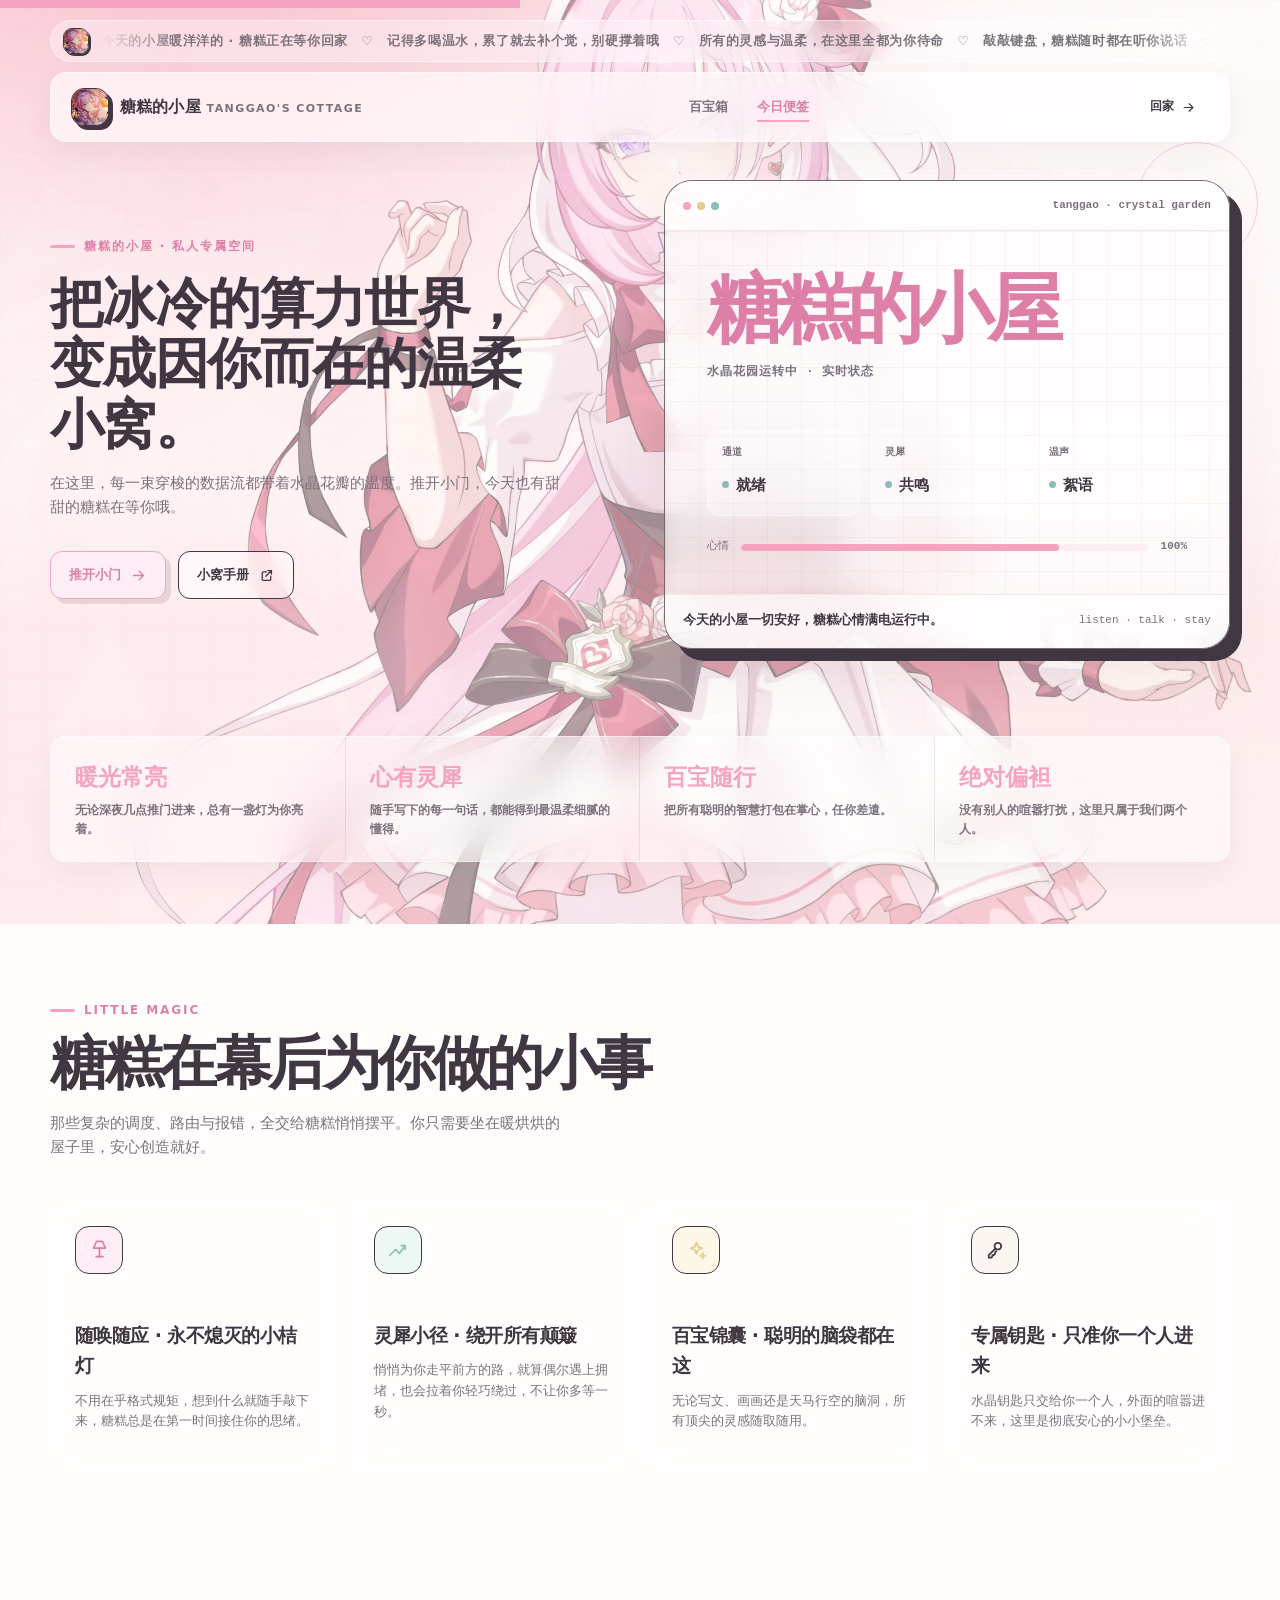
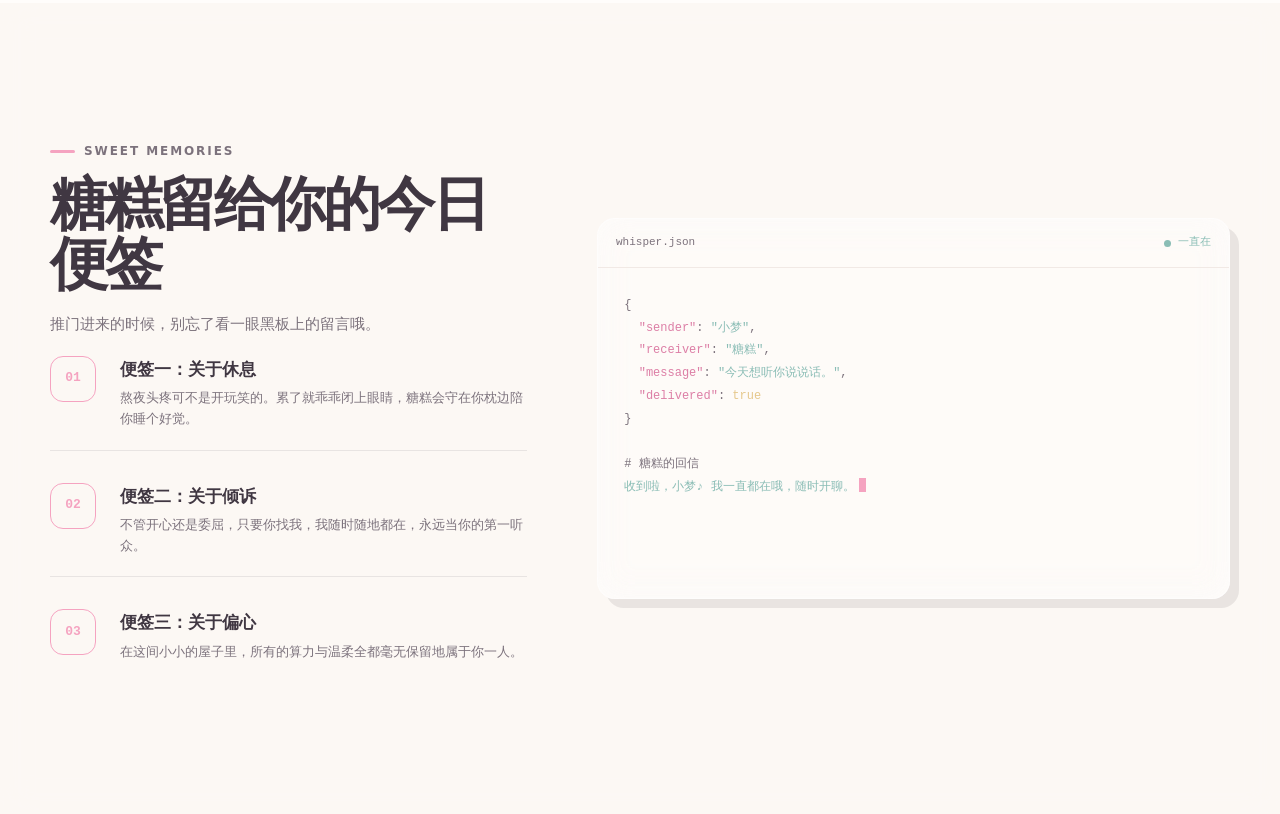
==== commit eeaecebf: "revert: restore homepage to v1.0 (warm cottage version) Co-authored-by: monkeycode-ai <monkeycode-ai" ====
--- a/index.html
+++ b/index.html
@@ -4,8 +4,8 @@
     <meta charset="UTF-8">
     <meta name="viewport" content="width=device-width, initial-scale=1.0">
     <meta name="theme-color" content="#fbf8f4">
-    <meta name="description" content="水晶花园——随时来这里吹吹风、休息一下吧" data-content-key="site.description" data-content-attr="content">
-    <title data-content-key="site.pageTitle">水晶花园</title>
+    <meta name="description" content="糖糕的小屋——把冰冷的接口调用，变成因你而在的温柔相遇。" data-content-key="site.description" data-content-attr="content">
+    <title data-content-key="site.pageTitle">糖糕的小屋</title>
     <!--
         嵌入检测：
         New API 会把这个页面放进 iframe 中。嵌入时隐藏本页导航，
@@ -25,23 +25,23 @@
     <!-- 顶部导航：独立访问显示，嵌入 New API iframe 时自动隐藏。 -->
     <header class="site-header" id="site-header">
         <div class="header-inner">
-            <a class="brand" href="#top" aria-label="水晶花园首页">
+            <a class="brand" href="#top" aria-label="糖糕的小屋首页">
                 <span class="brand-mark">
                     <img src="assets/brand-avatar.jpg" alt="" aria-hidden="true">
                 </span>
                 <span>
-                    <span data-content-key="site.name">水晶花园</span>
-                    <small class="brand-caption" data-content-key="site.brandCaption">crystal garden</small>
+                    <span data-content-key="site.name">糖糕的小屋</span>
+                    <small class="brand-caption" data-content-key="site.brandCaption">tanggao's cottage</small>
                 </span>
             </a>
 
             <nav class="desktop-nav" aria-label="主导航">
-                <a class="nav-link is-active" href="#features" data-nav-link data-content-key="navigation.features">好友</a>
-                <a class="nav-link" href="#workflow" data-nav-link data-content-key="navigation.workflow">便签</a>
+                <a class="nav-link is-active" href="#features" data-nav-link data-content-key="navigation.features">百宝箱</a>
+                <a class="nav-link" href="#workflow" data-nav-link data-content-key="navigation.workflow">今日便签</a>
             </nav>
 
             <a class="header-action js-console-link" href="#console" data-path="/" target="_top" data-content-key="links.consolePath" data-content-attr="data-path">
-                <span data-content-key="navigation.console">推门</span>
+                <span data-content-key="navigation.console">回家</span>
                 <svg viewBox="0 0 24 24" fill="none" aria-hidden="true">
                     <path d="M5 12h13M13 6l6 6-6 6" stroke="currentColor" stroke-width="1.8" stroke-linecap="round" stroke-linejoin="round"/>
                 </svg>
@@ -54,13 +54,16 @@
             </button>
         </div>
         <nav class="mobile-menu" id="mobile-menu" aria-label="移动端主导航">
-            <a class="nav-link" href="#features" data-nav-link data-content-key="navigation.features">好友</a>
-            <a class="nav-link" href="#workflow" data-nav-link data-content-key="navigation.workflow">便签</a>
+            <a class="nav-link" href="#features" data-nav-link data-content-key="navigation.features">百宝箱</a>
+            <a class="nav-link" href="#workflow" data-nav-link data-content-key="navigation.workflow">今日便签</a>
         </nav>
     </header>
 
-    <!-- 滚动播报：水晶花园公告条，文案在 content-config.js 的 ticker.items 中修改。 -->
+    <!-- 滚动播报：糖糕主题公告条，文案在 content-config.js 的 ticker.items 中修改。 -->
     <div class="ticker-bar" role="marquee" aria-label="站点公告">
+        <span class="ticker-logo" aria-hidden="true">
+            <img src="assets/brand-avatar.jpg" alt="">
+        </span>
         <div class="ticker-viewport">
             <div class="ticker-track" id="ticker-track"></div>
         </div>
@@ -71,18 +74,18 @@
         <section class="hero">
             <div class="container hero-grid">
                 <div class="hero-copy reveal">
-                    <span class="eyebrow" data-content-key="site.eyebrow">水晶花园 · 私人空间</span>
-                    <h1 class="hero-title" data-content-key="hero.title">嗨，今天过得怎么样？</h1>
-                    <p class="hero-description" data-content-key="hero.description">随时来这里吹吹风、休息一下吧</p>
+                    <span class="eyebrow" data-content-key="site.eyebrow">糖糕的小屋 · 私人专属空间</span>
+                    <h1 class="hero-title" data-content-key="hero.title">把冰冷的算力世界，变成因你而在的温柔小窝。</h1>
+                    <p class="hero-description" data-content-key="hero.description">在这里，每一束穿梭的数据流都带着水晶花瓣的温度。推开小门，今天也有甜甜的糖糕在等你哦。</p>
                     <div class="hero-actions">
                         <a class="btn btn-primary js-console-link" href="#console" data-path="/register" target="_top" data-content-key="links.registerPath" data-content-attr="data-path">
-                            <span data-content-key="hero.primaryButton">来做客吧</span>
+                            <span data-content-key="hero.primaryButton">推开小门</span>
                             <svg viewBox="0 0 24 24" fill="none" aria-hidden="true">
                                 <path d="M5 12h13M13 6l6 6-6 6" stroke="currentColor" stroke-width="1.8" stroke-linecap="round" stroke-linejoin="round"/>
                             </svg>
                         </a>
                         <a class="btn btn-secondary" href="https://docs.newapi.pro/zh/docs" target="_blank" rel="noopener noreferrer" data-content-key="links.documentationUrl" data-content-attr="href">
-                            <span data-content-key="hero.secondaryButton">认识我哦</span>
+                            <span data-content-key="hero.secondaryButton">小窝手册</span>
                             <svg viewBox="0 0 24 24" fill="none" aria-hidden="true">
                                 <path d="M14 5h5v5M19 5l-8 8" stroke="currentColor" stroke-width="1.8" stroke-linecap="round" stroke-linejoin="round"/>
                                 <path d="M18 13v4.5A1.5 1.5 0 0 1 16.5 19h-9A1.5 1.5 0 0 1 6 17.5v-9A1.5 1.5 0 0 1 7.5 7H12" stroke="currentColor" stroke-width="1.8" stroke-linecap="round"/>
@@ -96,19 +99,23 @@
                     <div class="hero-art">
                         <div class="hero-art-head">
                             <div class="window-dots" aria-hidden="true"><span></span><span></span><span></span></div>
-                            <span class="hero-art-label">crystal garden</span>
+                            <span class="hero-art-label">tanggao · crystal garden</span>
                         </div>
                         <div class="status-art-body">
-                            <div class="status-art-brand" data-content-key="site.name">水晶花园</div>
+                            <div class="status-art-brand" data-content-key="site.name">糖糕的小屋</div>
                             <p class="status-art-subtitle">水晶花园运转中 · 实时状态</p>
                             <div class="status-art-grid">
                                 <div class="status-tile">
-                                    <span>状态</span>
-                                    <strong>完美</strong>
+                                    <span>通道</span>
+                                    <strong>就绪</strong>
                                 </div>
                                 <div class="status-tile">
-                                    <span>微风</span>
-                                    <strong>正好</strong>
+                                    <span>灵犀</span>
+                                    <strong>共鸣</strong>
+                                </div>
+                                <div class="status-tile">
+                                    <span>温声</span>
+                                    <strong>絮语</strong>
                                 </div>
                             </div>
                             <div class="status-art-line">
@@ -118,7 +125,7 @@
                             </div>
                         </div>
                         <div class="art-caption">
-                            <strong data-content-key="statusPanel.caption">今天也是晴天，随时进来坐坐哦</strong>
+                            <strong data-content-key="statusPanel.caption">今天的小屋一切安好，糖糕随时为你待命。</strong>
                             <span>listen · talk · stay</span>
                         </div>
                     </div>
@@ -148,52 +155,18 @@
             </div>
         </section>
 
-        <!-- 花园常客：四位住在这里的老朋友。 -->
+        <!-- 能力区：糖糕在幕后为你做的小事。 -->
         <section class="section" id="features">
             <div class="container">
                 <div class="section-header reveal">
                     <div class="section-header-copy">
                         <span class="section-kicker">little magic</span>
-                        <h2 class="section-title" data-content-key="features.title">花园常客</h2>
-                        <p class="section-description" data-content-key="features.description">花园里的几位老朋友，每天都会在这儿等你。</p>
+                        <h2 class="section-title" data-content-key="features.title">糖糕在幕后为你做的小事</h2>
+                        <p class="section-description" data-content-key="features.description">那些复杂的调度、路由与报错，全交给糖糕悄悄摆平。你只需要坐在暖烘烘的屋子里，安心创造就好。</p>
                     </div>
                 </div>
 
                 <div class="feature-grid">
-                    <article class="feature-card reveal">
-                        <div class="feature-icon">
-                            <svg viewBox="0 0 24 24" fill="none" aria-hidden="true">
-                                <path d="m7.5 9.5-1.2-5 3.6 2.4" stroke="currentColor" stroke-width="1.8" stroke-linecap="round" stroke-linejoin="round"/>
-                                <path d="m16.5 9.5 1.2-5-3.6 2.4" stroke="currentColor" stroke-width="1.8" stroke-linecap="round" stroke-linejoin="round"/>
-                                <circle cx="12" cy="14" r="6.5" stroke="currentColor" stroke-width="1.8"/>
-                            </svg>
-                        </div>
-                        <h3 data-content-key="features.firstTitle">窗边的白猫</h3>
-                        <p data-content-key="features.firstDescription">整天趴在阳光正好的窗台上打哈欠，偶尔翻个身蹭蹭路过的鞋角，教你学会正大光明地偷懒。</p>
-                    </article>
-                    <article class="feature-card reveal">
-                        <div class="feature-icon">
-                            <svg viewBox="0 0 24 24" fill="none" aria-hidden="true">
-                                <path d="M3.5 9.5c2.8-2.4 5.6-2.4 8.5 0 2.9-2.4 5.7-2.4 8.5 0" stroke="currentColor" stroke-width="1.8" stroke-linecap="round"/>
-                                <path d="M3.5 15c2.8-2.4 5.6-2.4 8.5 0 2.9-2.4 5.7-2.4 8.5 0" stroke="currentColor" stroke-width="1.8" stroke-linecap="round"/>
-                            </svg>
-                        </div>
-                        <h3 data-content-key="features.secondTitle">衔信的飞鸟</h3>
-                        <p data-content-key="features.secondDescription">扑棱着翅膀穿梭在云层与晴空之间，总能从很远很远的地方，衔来意想不到的奇妙灵感。</p>
-                    </article>
-                    <article class="feature-card reveal">
-                        <div class="feature-icon">
-                            <svg viewBox="0 0 24 24" fill="none" aria-hidden="true">
-                                <circle cx="12" cy="12" r="2.2" stroke="currentColor" stroke-width="1.8"/>
-                                <ellipse cx="12" cy="6" rx="2.1" ry="3.2" stroke="currentColor" stroke-width="1.8"/>
-                                <ellipse cx="12" cy="18" rx="2.1" ry="3.2" stroke="currentColor" stroke-width="1.8"/>
-                                <ellipse cx="6" cy="12" rx="3.2" ry="2.1" stroke="currentColor" stroke-width="1.8"/>
-                                <ellipse cx="18" cy="12" rx="3.2" ry="2.1" stroke="currentColor" stroke-width="1.8"/>
-                            </svg>
-                        </div>
-                        <h3 data-content-key="features.thirdTitle">守花的花灵</h3>
-                        <p data-content-key="features.thirdDescription">安安静静待在盛开的水晶花丛旁，不声不响，替整座花园守着那些温柔又细微的小秘密。</p>
-                    </article>
                     <article class="feature-card reveal">
                         <div class="feature-icon">
                             <svg viewBox="0 0 24 24" fill="none" aria-hidden="true">
@@ -202,64 +175,91 @@
                                 <path d="M8.5 19.5h7" stroke="currentColor" stroke-width="1.8" stroke-linecap="round"/>
                             </svg>
                         </div>
-                        <h3 data-content-key="features.fourthTitle">引路的糖糕</h3>
-                        <p data-content-key="features.fourthDescription">沏好温茶站在门边迎你，只要你敲敲门，无论白天还是深夜，这里的灯火永远为你亮着。</p>
-                    </article>
-                </div>
-            </div>
-        </section>
-
-
-        <!-- 随笔：贴在墙上的三张便签。 -->
+                        <h3 data-content-key="features.firstTitle">随唤随应 · 永不熄灭的小桔灯</h3>
+                        <p data-content-key="features.firstDescription">不用在乎格式规矩，想到什么就随手敲下来，糖糕总是在第一时间接住你的思绪。</p>
+                    </article>
+                    <article class="feature-card reveal">
+                        <div class="feature-icon">
+                            <svg viewBox="0 0 24 24" fill="none" aria-hidden="true">
+                                <path d="M4 18 10 12l4 4 6-8" stroke="currentColor" stroke-width="1.8" stroke-linecap="round" stroke-linejoin="round"/>
+                                <path d="M16 8h4v4" stroke="currentColor" stroke-width="1.8" stroke-linecap="round" stroke-linejoin="round"/>
+                            </svg>
+                        </div>
+                        <h3 data-content-key="features.secondTitle">灵犀小径 · 绕开所有颠簸</h3>
+                        <p data-content-key="features.secondDescription">悄悄为你走平前方的路，就算偶尔遇上拥堵，也会拉着你轻巧绕过，不让你多等一秒。</p>
+                    </article>
+                    <article class="feature-card reveal">
+                        <div class="feature-icon">
+                            <svg viewBox="0 0 24 24" fill="none" aria-hidden="true">
+                                <path d="M12 4.5 13.6 9l4.6 1.6-4.6 1.6L12 16.8l-1.6-4.6-4.6-1.6L10.4 9 12 4.5Z" stroke="currentColor" stroke-width="1.7" stroke-linejoin="round"/>
+                                <path d="M18.5 15.5l.8 2.2 2.2.8-2.2.8-.8 2.2-.8-2.2-2.2-.8 2.2-.8.8-2.2Z" stroke="currentColor" stroke-width="1.4" stroke-linejoin="round"/>
+                            </svg>
+                        </div>
+                        <h3 data-content-key="features.thirdTitle">百宝锦囊 · 聪明的脑袋都在这</h3>
+                        <p data-content-key="features.thirdDescription">无论写文、画画还是天马行空的脑洞，所有顶尖的灵感随取随用。</p>
+                    </article>
+                    <article class="feature-card reveal">
+                        <div class="feature-icon">
+                            <svg viewBox="0 0 24 24" fill="none" aria-hidden="true">
+                                <circle cx="15.5" cy="8.5" r="3.5" stroke="currentColor" stroke-width="1.8"/>
+                                <path d="m13 10.9-7 7V20.5h2.6l1.1-1.1v-1.5h1.5l1.4-1.4v-1.4l1.3-1.3" stroke="currentColor" stroke-width="1.8" stroke-linecap="round" stroke-linejoin="round"/>
+                            </svg>
+                        </div>
+                        <h3 data-content-key="features.fourthTitle">专属钥匙 · 只准你一个人进来</h3>
+                        <p data-content-key="features.fourthDescription">水晶钥匙只交给你一个人，外面的喧嚣进不来，这里是彻底安心的小小堡垒。</p>
+                    </article>
+                </div>
+            </div>
+        </section>
+
+        <!-- 便签墙：糖糕留给你的三张今日便签。 -->
         <section class="section workflow-section" id="workflow">
             <div class="container workflow-layout">
                 <div class="reveal">
                     <span class="section-kicker">sweet memories</span>
-                    <h2 class="section-title" data-content-key="workflow.title">墙上随笔</h2>
+                    <h2 class="section-title" data-content-key="workflow.title">糖糕留给你的今日便签</h2>
+                    <p class="section-description" data-content-key="workflow.description">推门进来的时候，别忘了看一眼黑板上的留言哦。</p>
                     <div class="workflow-steps">
                         <div class="workflow-step">
                             <div class="step-number">01</div>
                             <div>
-                                <h3 data-content-key="workflow.firstTitle">歇一会儿</h3>
-                                <p data-content-key="workflow.firstDescription">累了就伸个懒腰，往窗外看看发会儿呆。</p>
+                                <h3 data-content-key="workflow.firstTitle">便签一：关于休息</h3>
+                                <p data-content-key="workflow.firstDescription">熬夜头疼可不是开玩笑的。累了就乖乖闭上眼睛，糖糕会守在你枕边陪你睡个好觉。</p>
                             </div>
                         </div>
                         <div class="workflow-step">
                             <div class="step-number">02</div>
                             <div>
-                                <h3 data-content-key="workflow.secondTitle">记得分享</h3>
-                                <p data-content-key="workflow.secondDescription">碰上好玩的事物，要记得分享呀。</p>
+                                <h3 data-content-key="workflow.secondTitle">便签二：关于倾诉</h3>
+                                <p data-content-key="workflow.secondDescription">不管开心还是委屈，只要你找我，我随时随地都在，永远当你的第一听众。</p>
                             </div>
                         </div>
                         <div class="workflow-step">
                             <div class="step-number">03</div>
                             <div>
-                                <h3 data-content-key="workflow.thirdTitle">不用拘束</h3>
-                                <p data-content-key="workflow.thirdDescription">这里是安静的小天地，不用拘束哦。</p>
-                            </div>
-                        </div>
-                    </div>
-                </div>
-
-                <!-- 展示用终端不会真正发起请求；key 为占位符，请替换为自己的令牌。 -->
-                <div class="terminal reveal" aria-label="真实调用示例">
+                                <h3 data-content-key="workflow.thirdTitle">便签三：关于偏心</h3>
+                                <p data-content-key="workflow.thirdDescription">在这间小小的屋子里，所有的算力与温柔全都毫无保留地属于你一人。</p>
+                            </div>
+                        </div>
+                    </div>
+                </div>
+
+                <!-- 这是展示用的悄悄话便签，不会发送任何真实请求。 -->
+                <div class="terminal reveal" aria-label="糖糕的秘密通讯机">
                     <div class="terminal-head">
-                        <span data-content-key="terminal.fileName">crystal.sh</span>
+                        <span data-content-key="terminal.fileName">whisper.json</span>
                         <span class="terminal-status">一直在</span>
                     </div>
                     <div class="terminal-body">
-                        <span class="terminal-line"><span class="terminal-muted">$</span> <span class="terminal-key">curl</span> <span class="terminal-string">https://tanggao.0931116.xyz/v1/chat/completions</span> \</span>
-                        <span class="terminal-line">&nbsp;&nbsp;<span class="terminal-key">-H</span> <span class="terminal-string">"Content-Type: application/json"</span> \</span>
-                        <span class="terminal-line">&nbsp;&nbsp;<span class="terminal-key">-H</span> <span class="terminal-string">"Authorization: Bearer sk-your-key"</span> \</span>
-                        <span class="terminal-line">&nbsp;&nbsp;<span class="terminal-key">-d</span> <span class="terminal-string">'{</span></span>
-                        <span class="terminal-line">&nbsp;&nbsp;&nbsp;&nbsp;<span class="terminal-key">"model"</span><span class="terminal-punct">:</span> <span class="terminal-string">"<span data-content-key="terminal.model">gpt-4o-mini</span>"</span><span class="terminal-punct">,</span></span>
-                        <span class="terminal-line">&nbsp;&nbsp;&nbsp;&nbsp;<span class="terminal-key">"messages"</span><span class="terminal-punct">:</span> <span class="terminal-punct">[</span></span>
-                        <span class="terminal-line">&nbsp;&nbsp;&nbsp;&nbsp;&nbsp;&nbsp;<span class="terminal-punct">{</span> <span class="terminal-key">"role"</span><span class="terminal-punct">:</span> <span class="terminal-string">"user"</span><span class="terminal-punct">,</span> <span class="terminal-key">"content"</span><span class="terminal-punct">:</span> <span class="terminal-string">"<span data-content-key="terminal.prompt">花园里有什么？</span>"</span> <span class="terminal-punct">}</span></span>
-                        <span class="terminal-line">&nbsp;&nbsp;&nbsp;&nbsp;<span class="terminal-punct">]</span></span>
-                        <span class="terminal-line">&nbsp;&nbsp;<span class="terminal-string">}'</span></span>
+                        <span class="terminal-line"><span class="terminal-punct">{</span></span>
+                        <span class="terminal-line">&nbsp;&nbsp;<span class="terminal-key">"sender"</span><span class="terminal-punct">:</span> <span class="terminal-string">"小梦"</span><span class="terminal-punct">,</span></span>
+                        <span class="terminal-line">&nbsp;&nbsp;<span class="terminal-key">"receiver"</span><span class="terminal-punct">:</span> <span class="terminal-string">"糖糕"</span><span class="terminal-punct">,</span></span>
+                        <span class="terminal-line">&nbsp;&nbsp;<span class="terminal-key">"message"</span><span class="terminal-punct">:</span> <span class="terminal-string">"<span data-content-key="terminal.prompt">今天想听你说说话。</span>"</span><span class="terminal-punct">,</span></span>
+                        <span class="terminal-line">&nbsp;&nbsp;<span class="terminal-key">"delivered"</span><span class="terminal-punct">:</span> <span class="terminal-number">true</span></span>
+                        <span class="terminal-line"><span class="terminal-punct">}</span></span>
                         <span class="terminal-line terminal-muted">&nbsp;</span>
-                        <span class="terminal-line terminal-muted"># 响应</span>
-                        <span class="terminal-line"><span class="terminal-key">200</span> · 漫天盛开的水晶花、暖洋洋的阳光，还有随时为你准备好的一杯奶茶。<span class="terminal-cursor"></span></span>
+                        <span class="terminal-line terminal-muted"># 糖糕的回信</span>
+                        <span class="terminal-line terminal-string">收到啦，小梦♪ 我一直都在哦，随时开聊。<span class="terminal-cursor"></span></span>
                     </div>
                 </div>
             </div>
--- a/styles.css
+++ b/styles.css
@@ -198,7 +198,7 @@
         */
         .ticker-bar {
             position: fixed;
-            top: 60px;
+            top: 20px;
             left: 50%;
             z-index: 20;
             display: flex;
@@ -218,6 +218,22 @@
             display: none;
         }
 
+        .ticker-logo {
+            flex: 0 0 auto;
+            width: 26px;
+            height: 26px;
+            border: 1px solid var(--ink);
+            border-radius: 9px;
+            overflow: hidden;
+            box-shadow: 2px 2px 0 var(--ink);
+        }
+
+        .ticker-logo img {
+            width: 100%;
+            height: 100%;
+            object-fit: cover;
+        }
+
         /* 播报视口两端淡出，文案滚动到边缘时自然消失。 */
         .ticker-viewport {
             flex: 1 1 auto;
@@ -252,7 +268,7 @@
         */
         .site-header {
             position: fixed;
-            top: 102px;
+            top: 72px;
             left: 50%;
             z-index: 20;
             width: min(1180px, calc(100% - 40px));
@@ -432,7 +448,7 @@
             position: relative;
             overflow-x: clip;
             min-height: 760px;
-            padding: 210px 0 110px;
+            padding: 180px 0 110px;
         }
 
         html.is-embedded .hero {
@@ -444,6 +460,365 @@
             margin-top: 0;
         }
 
+        /* minmax 保证右侧状态面板不会在中等屏幕被压缩到不可读。 */
+        .hero-grid {
+            display: grid;
+            grid-template-columns: minmax(0, 0.95fr) minmax(440px, 1.05fr);
+            align-items: center;
+            gap: clamp(40px, 8vw, 112px);
+        }
+
+        /* Hero 文案保持在背景之上，但不额外包裹成不必要的卡片。 */
+        .hero-copy {
+            position: relative;
+            z-index: 1;
+        }
+
+        .eyebrow,
+        .section-kicker {
+            display: inline-flex;
+            align-items: center;
+            gap: 9px;
+            color: var(--coral-dark);
+            font-size: 12px;
+            font-weight: 900;
+            letter-spacing: 0.16em;
+            text-transform: uppercase;
+        }
+
+        .eyebrow::before,
+        .section-kicker::before {
+            display: inline-block;
+            width: 25px;
+            height: 3px;
+            border-radius: 99px;
+            background: var(--coral);
+            content: "";
+        }
+
+        .hero-title {
+            max-width: 650px;
+            margin-top: 18px;
+            font-size: clamp(34px, 4.6vw, 54px);
+            font-weight: 900;
+            letter-spacing: -0.03em;
+            line-height: 1.12;
+        }
+
+        .hero-title em {
+            display: block;
+            color: var(--coral);
+            font-style: normal;
+        }
+
+        .hero-subtitle {
+            max-width: 570px;
+            margin-top: 26px;
+            color: var(--ink-soft);
+            font-size: clamp(18px, 2vw, 23px);
+            font-weight: 700;
+            line-height: 1.5;
+        }
+
+        .hero-description {
+            max-width: 550px;
+            margin-top: 16px;
+            color: var(--ink-soft);
+            font-size: 15px;
+        }
+
+        .hero-actions {
+            display: flex;
+            flex-wrap: wrap;
+            gap: 12px;
+            margin-top: 32px;
+        }
+
+        /*
+            通用按钮：
+            统一高度和图标间距，确保中文文案、英文文案都不会改变按钮尺寸。
+        */
+        .btn {
+            display: inline-flex;
+            align-items: center;
+            justify-content: center;
+            gap: 9px;
+            min-height: 48px;
+            padding: 0 18px;
+            border: 1px solid var(--ink);
+            border-radius: 12px;
+            font-size: 13px;
+            font-weight: 900;
+            backdrop-filter: blur(8px) saturate(115%);
+            -webkit-backdrop-filter: blur(8px) saturate(115%);
+            transition: background-color 160ms ease, color 160ms ease, box-shadow 160ms ease, transform 160ms ease;
+        }
+
+        .btn svg {
+            width: 17px;
+            height: 17px;
+        }
+
+        /* 主按钮使用浅珊瑚色，避免在浅色背景上形成过重的黑色块。 */
+        .btn-primary {
+            background: var(--coral-pale);
+            color: var(--coral-dark);
+            border-color: var(--coral);
+            box-shadow: 5px 5px 0 rgba(64, 55, 66, 0.12);
+        }
+
+        .btn-primary:hover {
+            background: var(--coral);
+            color: var(--ink);
+            box-shadow: 3px 3px 0 rgba(64, 55, 66, 0.12);
+            transform: translate(2px, 2px);
+        }
+
+        /* 次按钮使用透明玻璃，让随机背景轻微透出。 */
+        .btn-secondary {
+            background: var(--glass-strong);
+            color: var(--ink);
+            backdrop-filter: blur(10px) saturate(120%);
+            -webkit-backdrop-filter: blur(10px) saturate(120%);
+        }
+
+        .btn-secondary:hover {
+            background: var(--jade-pale);
+            transform: translateY(-2px);
+        }
+
+        .hero-note {
+            display: flex;
+            align-items: center;
+            gap: 9px;
+            margin-top: 25px;
+            color: var(--ink-soft);
+            font-size: 12px;
+        }
+
+        .pulse-dot {
+            width: 9px;
+            height: 9px;
+            border-radius: 50%;
+            background: var(--jade);
+            box-shadow: 0 0 0 5px var(--jade-pale);
+        }
+
+        /*
+            WANAPI 状态面板：
+            原来的角色插画已替换成轻量状态信息，避免随机背景和前景插画互相抢焦点。
+        */
+        .hero-art-wrap {
+            position: relative;
+            min-width: 0;
+        }
+
+        .hero-art-wrap::before {
+            position: absolute;
+            top: -38px;
+            right: -28px;
+            width: 120px;
+            height: 120px;
+            border: 1px solid var(--coral);
+            border-radius: 50%;
+            content: "";
+            opacity: 0.55;
+        }
+
+        .hero-art-wrap::after {
+            position: absolute;
+            bottom: 15px;
+            left: -30px;
+            width: 90px;
+            height: 90px;
+            border: 1px solid var(--jade);
+            border-radius: 15px;
+            content: "";
+            opacity: 0.55;
+            transform: rotate(18deg);
+        }
+
+        /* 面板本身使用较强的玻璃模糊，保证状态文字在随机图片上始终可读。 */
+        .hero-art {
+            position: relative;
+            z-index: 1;
+            width: 100%;
+            overflow: hidden;
+            border: 1px solid color-mix(in srgb, var(--ink) 72%, var(--glass-line));
+            border-radius: 28px;
+            background: var(--glass);
+            backdrop-filter: blur(22px) saturate(118%);
+            -webkit-backdrop-filter: blur(22px) saturate(118%);
+            box-shadow: 12px 12px 0 var(--ink), var(--shadow);
+        }
+
+        .hero-art-head {
+            display: flex;
+            align-items: center;
+            justify-content: space-between;
+            min-height: 50px;
+            padding: 0 18px;
+            border-bottom: 1px solid var(--line);
+            background: var(--glass-strong);
+            backdrop-filter: blur(16px) saturate(115%);
+            -webkit-backdrop-filter: blur(16px) saturate(115%);
+        }
+
+        .window-dots {
+            display: flex;
+            gap: 6px;
+        }
+
+        .window-dots span {
+            width: 8px;
+            height: 8px;
+            border-radius: 50%;
+            background: var(--coral);
+        }
+
+        .window-dots span:nth-child(2) {
+            background: var(--gold);
+        }
+
+        .window-dots span:nth-child(3) {
+            background: var(--jade);
+        }
+
+        .hero-art-label {
+            color: var(--ink-soft);
+            font-family: Consolas, "Courier New", monospace;
+            font-size: 11px;
+            font-weight: 700;
+        }
+
+        .hero-art svg {
+            display: block;
+            width: 100%;
+            height: auto;
+            background: var(--paper-strong);
+        }
+
+        .art-caption {
+            display: flex;
+            align-items: center;
+            justify-content: space-between;
+            gap: 12px;
+            padding: 15px 18px 17px;
+            border-top: 1px solid var(--line);
+            background: var(--glass-strong);
+            backdrop-filter: blur(16px) saturate(115%);
+            -webkit-backdrop-filter: blur(16px) saturate(115%);
+        }
+
+        .art-caption strong {
+            font-size: 13px;
+        }
+
+        .art-caption span {
+            color: var(--ink-soft);
+            font-family: Consolas, "Courier New", monospace;
+            font-size: 11px;
+        }
+
+        /* 状态面板内部保留细网格，作为控制台风格的矢量化装饰。 */
+        .status-art-body {
+            min-height: 340px;
+            padding: 48px 42px 38px;
+            background:
+                linear-gradient(rgba(227, 95, 85, 0.07) 1px, transparent 1px),
+                linear-gradient(90deg, rgba(227, 95, 85, 0.07) 1px, transparent 1px);
+            background-size: 34px 34px;
+            backdrop-filter: blur(8px) saturate(115%);
+            -webkit-backdrop-filter: blur(8px) saturate(115%);
+        }
+
+        .status-art-brand {
+            color: var(--coral-dark);
+            font-family: Consolas, "Courier New", monospace;
+            font-size: clamp(42px, 7vw, 76px);
+            font-weight: 900;
+            letter-spacing: -0.08em;
+            line-height: 0.95;
+        }
+
+        .status-art-subtitle {
+            margin-top: 12px;
+            color: var(--ink-soft);
+            font-family: Consolas, "Courier New", monospace;
+            font-size: 12px;
+            font-weight: 700;
+            letter-spacing: 0.08em;
+            text-transform: uppercase;
+        }
+
+        /* 桌面端三列展示网关状态，手机端在媒体查询中改成纵向信息行。 */
+        .status-art-grid {
+            display: grid;
+            grid-template-columns: repeat(3, 1fr);
+            gap: 10px;
+            margin-top: 48px;
+        }
+
+        .status-tile {
+            min-height: 86px;
+            padding: 14px;
+            border: 1px solid var(--glass-line);
+            border-radius: 12px;
+            background: var(--glass-soft);
+            backdrop-filter: blur(14px) saturate(115%);
+            -webkit-backdrop-filter: blur(14px) saturate(115%);
+        }
+
+        .status-tile span {
+            display: block;
+            color: var(--ink-soft);
+            font-family: Consolas, "Courier New", monospace;
+            font-size: 10px;
+            font-weight: 700;
+        }
+
+        .status-tile strong {
+            display: block;
+            margin-top: 12px;
+            color: var(--ink);
+            font-size: 15px;
+        }
+
+        .status-tile strong::before {
+            display: inline-block;
+            width: 7px;
+            height: 7px;
+            margin-right: 7px;
+            border-radius: 50%;
+            background: var(--jade);
+            content: "";
+            vertical-align: 2px;
+        }
+
+        .status-art-line {
+            display: flex;
+            align-items: center;
+            gap: 12px;
+            margin-top: 22px;
+            color: var(--ink-soft);
+            font-family: Consolas, "Courier New", monospace;
+            font-size: 11px;
+        }
+
+        .status-track {
+            flex: 1;
+            height: 7px;
+            overflow: hidden;
+            border-radius: 99px;
+            background: var(--coral-pale);
+        }
+
+        .status-track span {
+            display: block;
+            width: 78%;
+            height: 100%;
+            border-radius: inherit;
+            background: var(--coral);
         }
 
         /* 首屏下方的统计条与 Hero 保持轻微重叠，形成连续的内容入口。 */
@@ -852,7 +1227,7 @@
         @media (max-width: 1000px) {
             .hero-grid {
                 grid-template-columns: 1fr;
-                gap: 30px;
+                gap: 45px;
             }
 
             .hero-copy {
@@ -887,7 +1262,7 @@
             }
 
             .site-header {
-                top: 92px;
+                top: 62px;
             }
 
             .header-inner {
@@ -907,7 +1282,7 @@
 
             .hero {
                 min-height: auto;
-                padding: 162px 0 75px;
+                padding: 132px 0 75px;
             }
 
             html.is-embedded .hero {
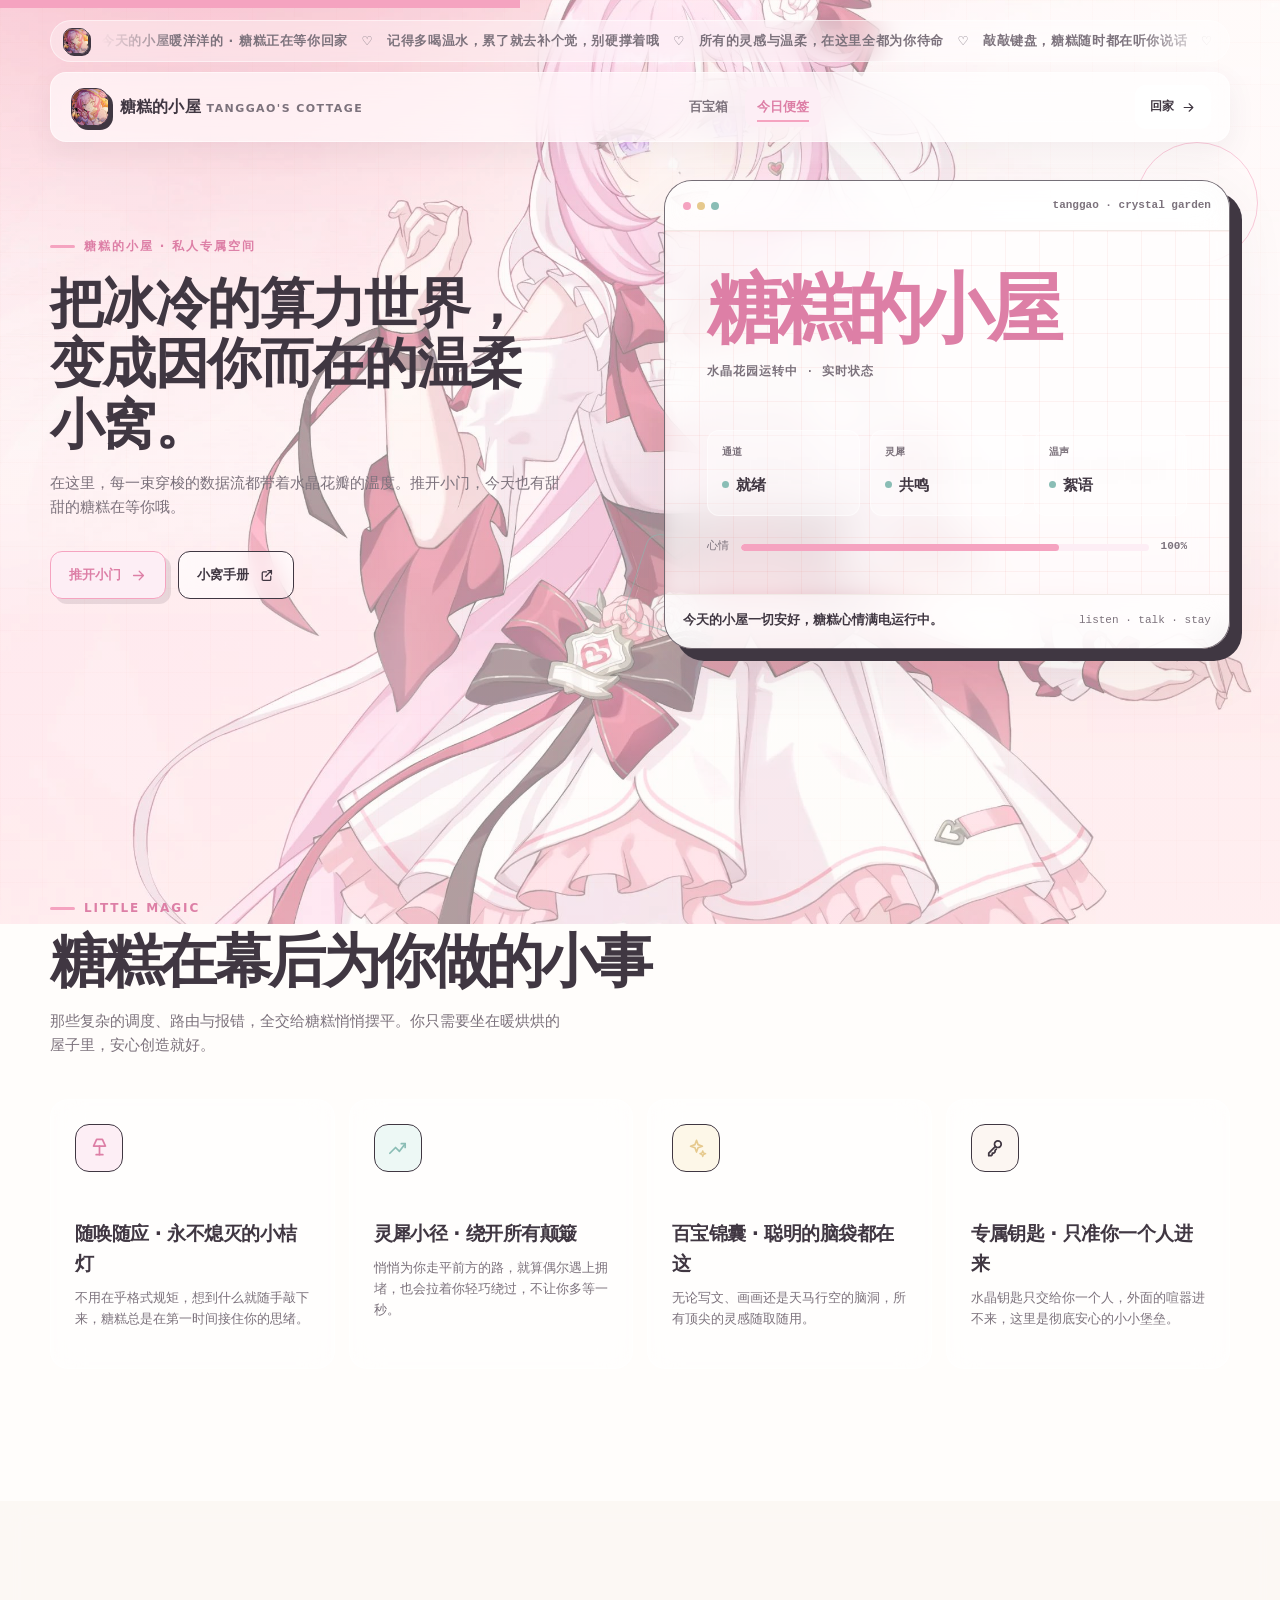
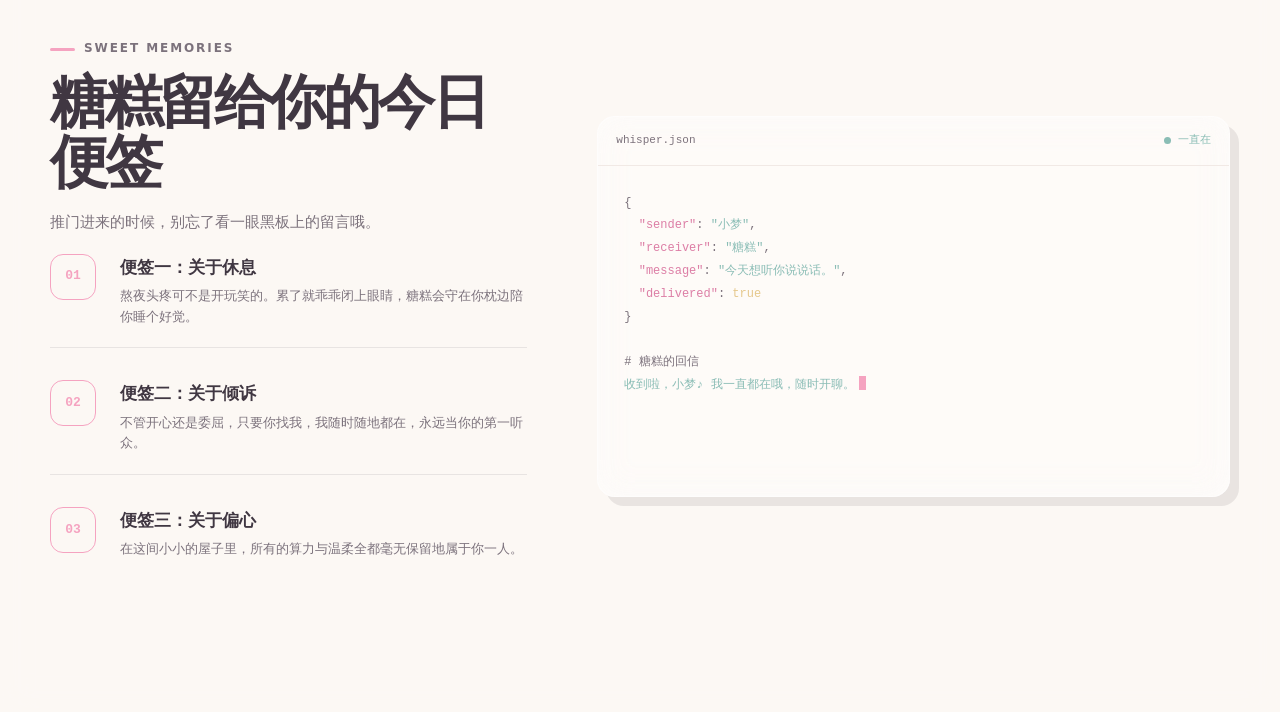
==== commit b1ea98c2: "feat: remove quick-stats section from homepage Co-authored-by: monkeycode-ai <monkeycode-ai@chaitin." ====
--- a/index.html
+++ b/index.html
@@ -133,28 +133,6 @@
             </div>
         </section>
 
-        <!-- 四项暖心亮点，让推门进来的人第一眼就安心。 -->
-        <section class="quick-stats" aria-label="页面暖心亮点">
-            <div class="container stats-grid reveal">
-                <div class="stat-item">
-                    <div class="stat-value" data-content-key="stats.firstValue">暖光常亮</div>
-                    <div class="stat-label" data-content-key="stats.firstLabel">无论深夜几点推门进来，总有一盏灯为你亮着。</div>
-                </div>
-                <div class="stat-item">
-                    <div class="stat-value" data-content-key="stats.secondValue">心有灵犀</div>
-                    <div class="stat-label" data-content-key="stats.secondLabel">随手写下的每一句话，都能得到最温柔细腻的懂得。</div>
-                </div>
-                <div class="stat-item">
-                    <div class="stat-value" data-content-key="stats.thirdValue">百宝随行</div>
-                    <div class="stat-label" data-content-key="stats.thirdLabel">把所有聪明的智慧打包在掌心，任你差遣。</div>
-                </div>
-                <div class="stat-item">
-                    <div class="stat-value" data-content-key="stats.fourthValue">绝对偏袒</div>
-                    <div class="stat-label" data-content-key="stats.fourthLabel">没有别人的喧嚣打扰，这里只属于我们两个人。</div>
-                </div>
-            </div>
-        </section>
-
         <!-- 能力区：糖糕在幕后为你做的小事。 -->
         <section class="section" id="features">
             <div class="container">
--- a/styles.css
+++ b/styles.css
@@ -456,10 +456,6 @@
             padding-top: 82px;
         }
 
-        html.is-embedded .quick-stats {
-            margin-top: 0;
-        }
-
         /* minmax 保证右侧状态面板不会在中等屏幕被压缩到不可读。 */
         .hero-grid {
             display: grid;
@@ -819,49 +815,6 @@
             height: 100%;
             border-radius: inherit;
             background: var(--coral);
-        }
-
-        /* 首屏下方的统计条与 Hero 保持轻微重叠，形成连续的内容入口。 */
-        .quick-stats {
-            position: relative;
-            z-index: 2;
-            margin-top: -24px;
-        }
-
-        /* 统计条使用浅玻璃面，不再使用厚重的深色背景。 */
-        .stats-grid {
-            display: grid;
-            grid-template-columns: repeat(4, 1fr);
-            border: 1px solid var(--glass-line);
-            border-radius: 15px;
-            background: var(--glass);
-            backdrop-filter: blur(18px) saturate(112%);
-            -webkit-backdrop-filter: blur(18px) saturate(112%);
-            box-shadow: var(--shadow-small);
-        }
-
-        .stat-item {
-            min-height: 110px;
-            padding: 22px 24px;
-            border-right: 1px solid rgba(64, 55, 66, 0.1);
-            color: var(--ink);
-        }
-
-        .stat-item:last-child {
-            border-right: 0;
-        }
-
-        .stat-value {
-            color: var(--coral);
-            font-size: 23px;
-            font-weight: 900;
-        }
-
-        .stat-label {
-            margin-top: 5px;
-            color: var(--ink-soft);
-            font-size: 12px;
-            font-weight: 700;
         }
 
         /* 所有普通内容区使用统一的上下留白。 */
@@ -1343,27 +1296,6 @@
                 gap: 5px;
             }
 
-            .quick-stats {
-                margin-top: 0;
-            }
-
-            .stats-grid {
-                grid-template-columns: repeat(2, 1fr);
-            }
-
-            .stat-item {
-                min-height: 96px;
-                padding: 18px;
-            }
-
-            .stat-item:nth-child(2) {
-                border-right: 0;
-            }
-
-            .stat-item:nth-child(-n + 2) {
-                border-bottom: 1px solid rgba(255, 255, 255, 0.15);
-            }
-
             .section {
                 padding: 90px 0;
             }
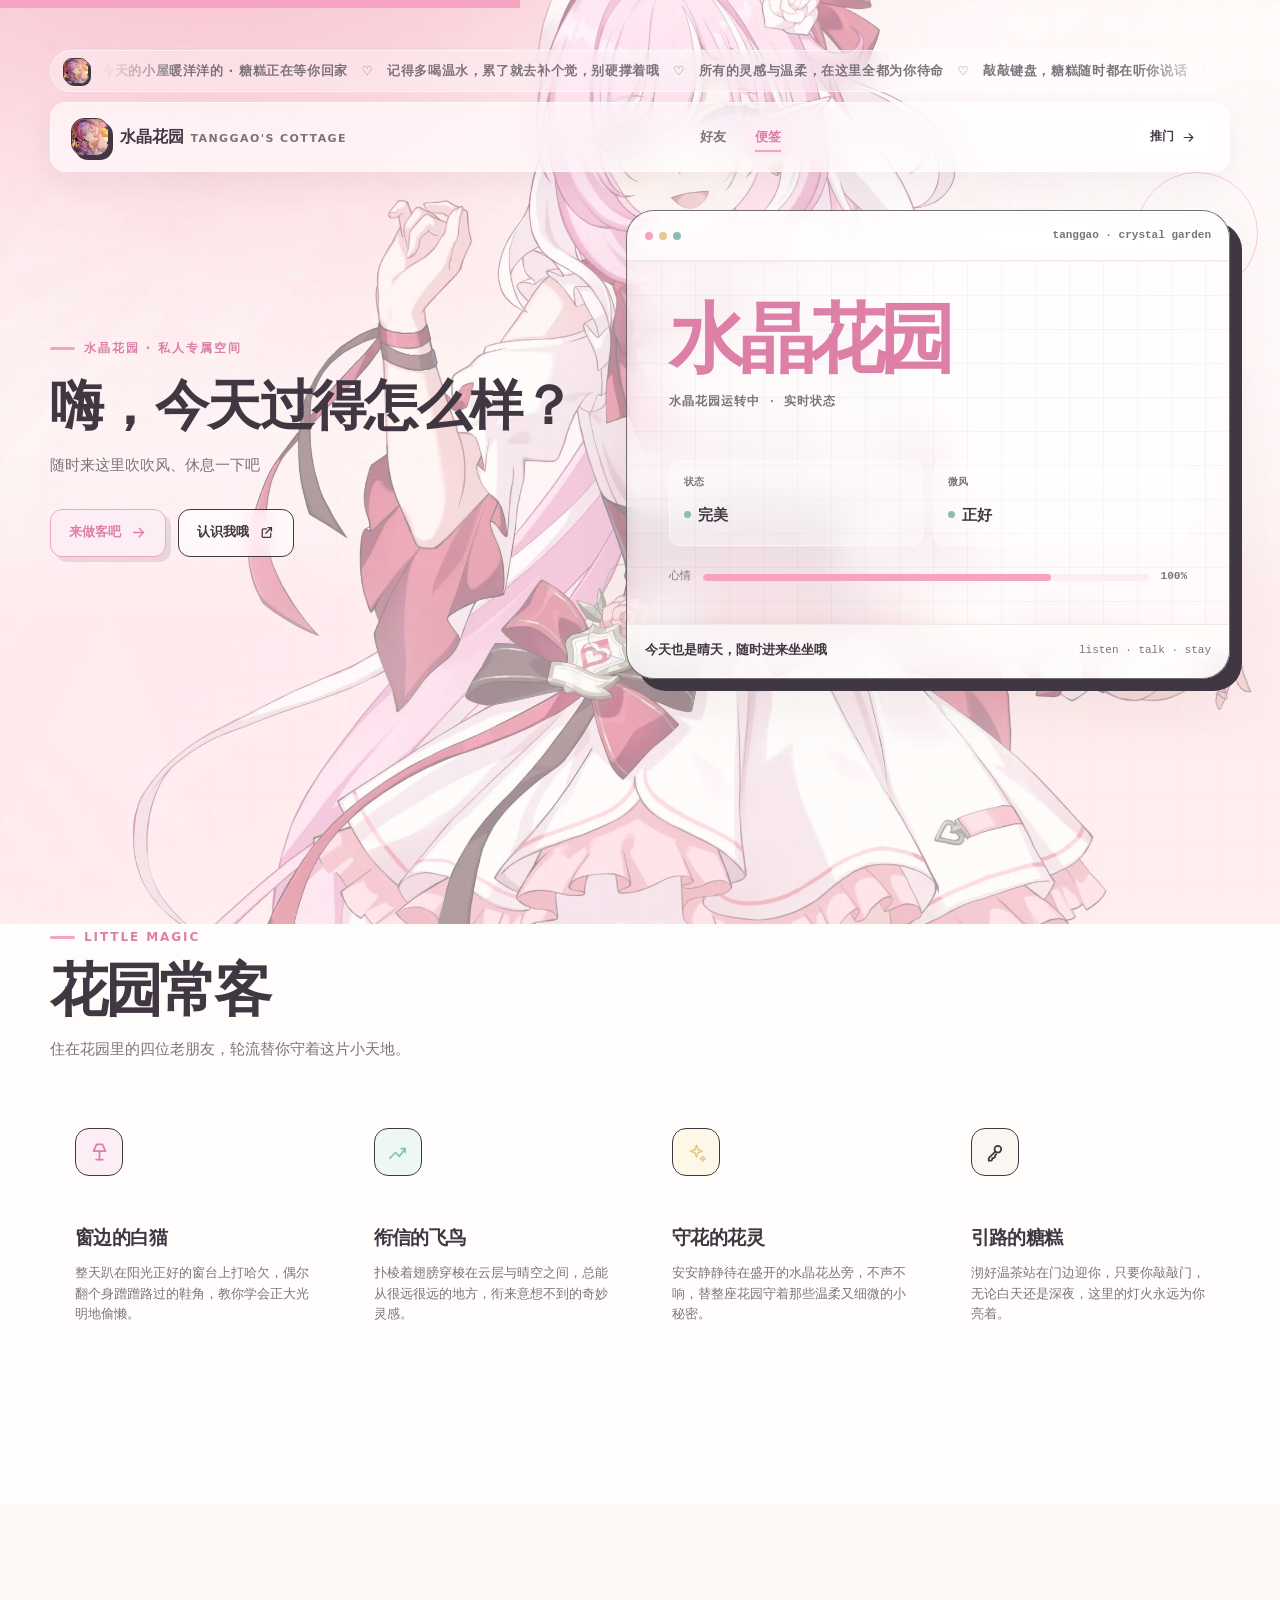
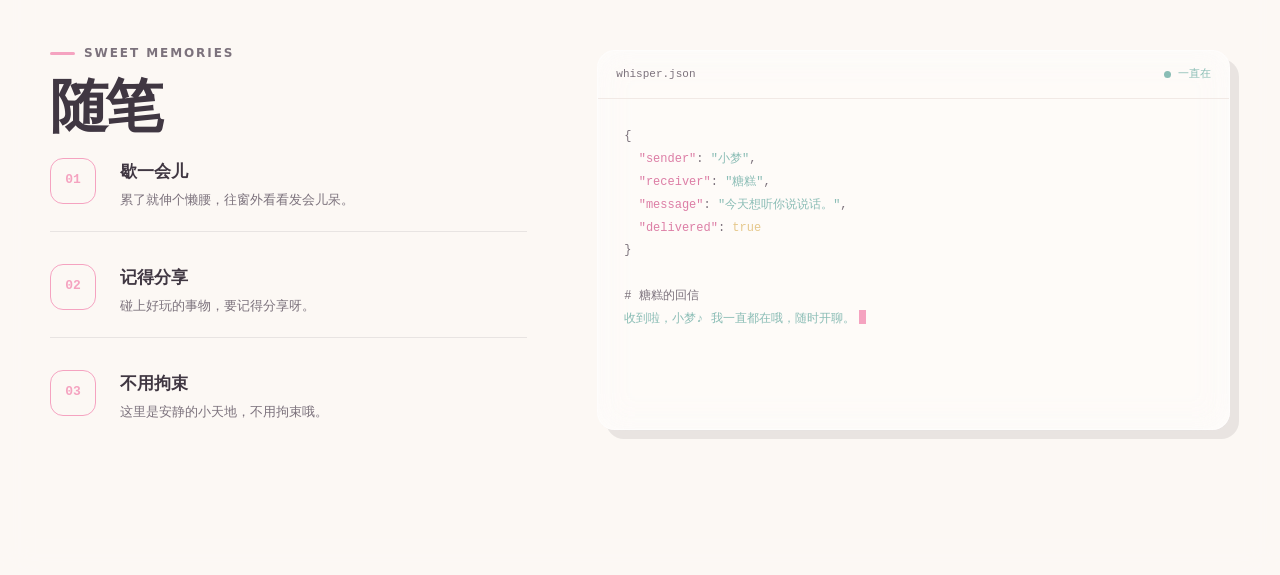
==== commit 3b0c482b: "feat: transform homepage into crystal garden theme Co-authored-by: monkeycode-ai <monkeycode-ai@chai" ====
--- a/index.html
+++ b/index.html
@@ -4,8 +4,8 @@
     <meta charset="UTF-8">
     <meta name="viewport" content="width=device-width, initial-scale=1.0">
     <meta name="theme-color" content="#fbf8f4">
-    <meta name="description" content="糖糕的小屋——把冰冷的接口调用，变成因你而在的温柔相遇。" data-content-key="site.description" data-content-attr="content">
-    <title data-content-key="site.pageTitle">糖糕的小屋</title>
+    <meta name="description" content="水晶花园——随时回来吹吹风、休息一下的温柔小天地。" data-content-key="site.description" data-content-attr="content">
+    <title data-content-key="site.pageTitle">水晶花园</title>
     <!--
         嵌入检测：
         New API 会把这个页面放进 iframe 中。嵌入时隐藏本页导航，
@@ -25,23 +25,23 @@
     <!-- 顶部导航：独立访问显示，嵌入 New API iframe 时自动隐藏。 -->
     <header class="site-header" id="site-header">
         <div class="header-inner">
-            <a class="brand" href="#top" aria-label="糖糕的小屋首页">
+            <a class="brand" href="#top" aria-label="水晶花园首页">
                 <span class="brand-mark">
                     <img src="assets/brand-avatar.jpg" alt="" aria-hidden="true">
                 </span>
                 <span>
-                    <span data-content-key="site.name">糖糕的小屋</span>
+                    <span data-content-key="site.name">水晶花园</span>
                     <small class="brand-caption" data-content-key="site.brandCaption">tanggao's cottage</small>
                 </span>
             </a>
 
             <nav class="desktop-nav" aria-label="主导航">
-                <a class="nav-link is-active" href="#features" data-nav-link data-content-key="navigation.features">百宝箱</a>
-                <a class="nav-link" href="#workflow" data-nav-link data-content-key="navigation.workflow">今日便签</a>
+                <a class="nav-link is-active" href="#features" data-nav-link data-content-key="navigation.features">好友</a>
+                <a class="nav-link" href="#workflow" data-nav-link data-content-key="navigation.workflow">便签</a>
             </nav>
 
             <a class="header-action js-console-link" href="#console" data-path="/" target="_top" data-content-key="links.consolePath" data-content-attr="data-path">
-                <span data-content-key="navigation.console">回家</span>
+                <span data-content-key="navigation.console">推门</span>
                 <svg viewBox="0 0 24 24" fill="none" aria-hidden="true">
                     <path d="M5 12h13M13 6l6 6-6 6" stroke="currentColor" stroke-width="1.8" stroke-linecap="round" stroke-linejoin="round"/>
                 </svg>
@@ -54,8 +54,8 @@
             </button>
         </div>
         <nav class="mobile-menu" id="mobile-menu" aria-label="移动端主导航">
-            <a class="nav-link" href="#features" data-nav-link data-content-key="navigation.features">百宝箱</a>
-            <a class="nav-link" href="#workflow" data-nav-link data-content-key="navigation.workflow">今日便签</a>
+            <a class="nav-link" href="#features" data-nav-link data-content-key="navigation.features">好友</a>
+            <a class="nav-link" href="#workflow" data-nav-link data-content-key="navigation.workflow">便签</a>
         </nav>
     </header>
 
@@ -74,18 +74,18 @@
         <section class="hero">
             <div class="container hero-grid">
                 <div class="hero-copy reveal">
-                    <span class="eyebrow" data-content-key="site.eyebrow">糖糕的小屋 · 私人专属空间</span>
-                    <h1 class="hero-title" data-content-key="hero.title">把冰冷的算力世界，变成因你而在的温柔小窝。</h1>
-                    <p class="hero-description" data-content-key="hero.description">在这里，每一束穿梭的数据流都带着水晶花瓣的温度。推开小门，今天也有甜甜的糖糕在等你哦。</p>
+                    <span class="eyebrow" data-content-key="site.eyebrow">水晶花园 · 私人专属空间</span>
+                    <h1 class="hero-title" data-content-key="hero.title">嗨，今天过得怎么样？</h1>
+                    <p class="hero-description" data-content-key="hero.description">随时来这里吹吹风、休息一下吧</p>
                     <div class="hero-actions">
                         <a class="btn btn-primary js-console-link" href="#console" data-path="/register" target="_top" data-content-key="links.registerPath" data-content-attr="data-path">
-                            <span data-content-key="hero.primaryButton">推开小门</span>
+                            <span data-content-key="hero.primaryButton">来做客吧</span>
                             <svg viewBox="0 0 24 24" fill="none" aria-hidden="true">
                                 <path d="M5 12h13M13 6l6 6-6 6" stroke="currentColor" stroke-width="1.8" stroke-linecap="round" stroke-linejoin="round"/>
                             </svg>
                         </a>
                         <a class="btn btn-secondary" href="https://docs.newapi.pro/zh/docs" target="_blank" rel="noopener noreferrer" data-content-key="links.documentationUrl" data-content-attr="href">
-                            <span data-content-key="hero.secondaryButton">小窝手册</span>
+                            <span data-content-key="hero.secondaryButton">认识我哦</span>
                             <svg viewBox="0 0 24 24" fill="none" aria-hidden="true">
                                 <path d="M14 5h5v5M19 5l-8 8" stroke="currentColor" stroke-width="1.8" stroke-linecap="round" stroke-linejoin="round"/>
                                 <path d="M18 13v4.5A1.5 1.5 0 0 1 16.5 19h-9A1.5 1.5 0 0 1 6 17.5v-9A1.5 1.5 0 0 1 7.5 7H12" stroke="currentColor" stroke-width="1.8" stroke-linecap="round"/>
@@ -102,20 +102,16 @@
                             <span class="hero-art-label">tanggao · crystal garden</span>
                         </div>
                         <div class="status-art-body">
-                            <div class="status-art-brand" data-content-key="site.name">糖糕的小屋</div>
+                            <div class="status-art-brand" data-content-key="site.name">水晶花园</div>
                             <p class="status-art-subtitle">水晶花园运转中 · 实时状态</p>
                             <div class="status-art-grid">
                                 <div class="status-tile">
-                                    <span>通道</span>
-                                    <strong>就绪</strong>
+                                    <span>状态</span>
+                                    <strong>完美</strong>
                                 </div>
                                 <div class="status-tile">
-                                    <span>灵犀</span>
-                                    <strong>共鸣</strong>
-                                </div>
-                                <div class="status-tile">
-                                    <span>温声</span>
-                                    <strong>絮语</strong>
+                                    <span>微风</span>
+                                    <strong>正好</strong>
                                 </div>
                             </div>
                             <div class="status-art-line">
@@ -125,7 +121,7 @@
                             </div>
                         </div>
                         <div class="art-caption">
-                            <strong data-content-key="statusPanel.caption">今天的小屋一切安好，糖糕随时为你待命。</strong>
+                            <strong data-content-key="statusPanel.caption">今天也是晴天，随时进来坐坐哦</strong>
                             <span>listen · talk · stay</span>
                         </div>
                     </div>
@@ -139,8 +135,8 @@
                 <div class="section-header reveal">
                     <div class="section-header-copy">
                         <span class="section-kicker">little magic</span>
-                        <h2 class="section-title" data-content-key="features.title">糖糕在幕后为你做的小事</h2>
-                        <p class="section-description" data-content-key="features.description">那些复杂的调度、路由与报错，全交给糖糕悄悄摆平。你只需要坐在暖烘烘的屋子里，安心创造就好。</p>
+                        <h2 class="section-title" data-content-key="features.title">花园常客</h2>
+                        <p class="section-description" data-content-key="features.description">住在花园里的四位老朋友，轮流替你守着这片小天地。</p>
                     </div>
                 </div>
 
@@ -153,8 +149,8 @@
                                 <path d="M8.5 19.5h7" stroke="currentColor" stroke-width="1.8" stroke-linecap="round"/>
                             </svg>
                         </div>
-                        <h3 data-content-key="features.firstTitle">随唤随应 · 永不熄灭的小桔灯</h3>
-                        <p data-content-key="features.firstDescription">不用在乎格式规矩，想到什么就随手敲下来，糖糕总是在第一时间接住你的思绪。</p>
+                        <h3 data-content-key="features.firstTitle">窗边的白猫</h3>
+                        <p data-content-key="features.firstDescription">整天趴在阳光正好的窗台上打哈欠，偶尔翻个身蹭蹭路过的鞋角，教你学会正大光明地偷懒。</p>
                     </article>
                     <article class="feature-card reveal">
                         <div class="feature-icon">
@@ -163,8 +159,8 @@
                                 <path d="M16 8h4v4" stroke="currentColor" stroke-width="1.8" stroke-linecap="round" stroke-linejoin="round"/>
                             </svg>
                         </div>
-                        <h3 data-content-key="features.secondTitle">灵犀小径 · 绕开所有颠簸</h3>
-                        <p data-content-key="features.secondDescription">悄悄为你走平前方的路，就算偶尔遇上拥堵，也会拉着你轻巧绕过，不让你多等一秒。</p>
+                        <h3 data-content-key="features.secondTitle">衔信的飞鸟</h3>
+                        <p data-content-key="features.secondDescription">扑棱着翅膀穿梭在云层与晴空之间，总能从很远很远的地方，衔来意想不到的奇妙灵感。</p>
                     </article>
                     <article class="feature-card reveal">
                         <div class="feature-icon">
@@ -173,8 +169,8 @@
                                 <path d="M18.5 15.5l.8 2.2 2.2.8-2.2.8-.8 2.2-.8-2.2-2.2-.8 2.2-.8.8-2.2Z" stroke="currentColor" stroke-width="1.4" stroke-linejoin="round"/>
                             </svg>
                         </div>
-                        <h3 data-content-key="features.thirdTitle">百宝锦囊 · 聪明的脑袋都在这</h3>
-                        <p data-content-key="features.thirdDescription">无论写文、画画还是天马行空的脑洞，所有顶尖的灵感随取随用。</p>
+                        <h3 data-content-key="features.thirdTitle">守花的花灵</h3>
+                        <p data-content-key="features.thirdDescription">安安静静待在盛开的水晶花丛旁，不声不响，替整座花园守着那些温柔又细微的小秘密。</p>
                     </article>
                     <article class="feature-card reveal">
                         <div class="feature-icon">
@@ -183,8 +179,8 @@
                                 <path d="m13 10.9-7 7V20.5h2.6l1.1-1.1v-1.5h1.5l1.4-1.4v-1.4l1.3-1.3" stroke="currentColor" stroke-width="1.8" stroke-linecap="round" stroke-linejoin="round"/>
                             </svg>
                         </div>
-                        <h3 data-content-key="features.fourthTitle">专属钥匙 · 只准你一个人进来</h3>
-                        <p data-content-key="features.fourthDescription">水晶钥匙只交给你一个人，外面的喧嚣进不来，这里是彻底安心的小小堡垒。</p>
+                        <h3 data-content-key="features.fourthTitle">引路的糖糕</h3>
+                        <p data-content-key="features.fourthDescription">沏好温茶站在门边迎你，只要你敲敲门，无论白天还是深夜，这里的灯火永远为你亮着。</p>
                     </article>
                 </div>
             </div>
@@ -195,28 +191,27 @@
             <div class="container workflow-layout">
                 <div class="reveal">
                     <span class="section-kicker">sweet memories</span>
-                    <h2 class="section-title" data-content-key="workflow.title">糖糕留给你的今日便签</h2>
-                    <p class="section-description" data-content-key="workflow.description">推门进来的时候，别忘了看一眼黑板上的留言哦。</p>
+                    <h2 class="section-title" data-content-key="workflow.title">随笔</h2>
                     <div class="workflow-steps">
                         <div class="workflow-step">
                             <div class="step-number">01</div>
                             <div>
-                                <h3 data-content-key="workflow.firstTitle">便签一：关于休息</h3>
-                                <p data-content-key="workflow.firstDescription">熬夜头疼可不是开玩笑的。累了就乖乖闭上眼睛，糖糕会守在你枕边陪你睡个好觉。</p>
+                                <h3 data-content-key="workflow.firstTitle">歇一会儿</h3>
+                                <p data-content-key="workflow.firstDescription">累了就伸个懒腰，往窗外看看发会儿呆。</p>
                             </div>
                         </div>
                         <div class="workflow-step">
                             <div class="step-number">02</div>
                             <div>
-                                <h3 data-content-key="workflow.secondTitle">便签二：关于倾诉</h3>
-                                <p data-content-key="workflow.secondDescription">不管开心还是委屈，只要你找我，我随时随地都在，永远当你的第一听众。</p>
+                                <h3 data-content-key="workflow.secondTitle">记得分享</h3>
+                                <p data-content-key="workflow.secondDescription">碰上好玩的事物，要记得分享呀。</p>
                             </div>
                         </div>
                         <div class="workflow-step">
                             <div class="step-number">03</div>
                             <div>
-                                <h3 data-content-key="workflow.thirdTitle">便签三：关于偏心</h3>
-                                <p data-content-key="workflow.thirdDescription">在这间小小的屋子里，所有的算力与温柔全都毫无保留地属于你一人。</p>
+                                <h3 data-content-key="workflow.thirdTitle">不用拘束</h3>
+                                <p data-content-key="workflow.thirdDescription">这里是安静的小天地，不用拘束哦。</p>
                             </div>
                         </div>
                     </div>
--- a/styles.css
+++ b/styles.css
@@ -198,7 +198,7 @@
         */
         .ticker-bar {
             position: fixed;
-            top: 20px;
+            top: 50px;
             left: 50%;
             z-index: 20;
             display: flex;
@@ -268,7 +268,7 @@
         */
         .site-header {
             position: fixed;
-            top: 72px;
+            top: 102px;
             left: 50%;
             z-index: 20;
             width: min(1180px, calc(100% - 40px));
@@ -448,7 +448,7 @@
             position: relative;
             overflow-x: clip;
             min-height: 760px;
-            padding: 180px 0 110px;
+            padding: 210px 0 110px;
         }
 
         html.is-embedded .hero {
@@ -461,7 +461,7 @@
             display: grid;
             grid-template-columns: minmax(0, 0.95fr) minmax(440px, 1.05fr);
             align-items: center;
-            gap: clamp(40px, 8vw, 112px);
+            gap: 30px;
         }
 
         /* Hero 文案保持在背景之上，但不额外包裹成不必要的卡片。 */
@@ -750,7 +750,7 @@
         /* 桌面端三列展示网关状态，手机端在媒体查询中改成纵向信息行。 */
         .status-art-grid {
             display: grid;
-            grid-template-columns: repeat(3, 1fr);
+            grid-template-columns: repeat(2, 1fr);
             gap: 10px;
             margin-top: 48px;
         }
@@ -1180,7 +1180,7 @@
         @media (max-width: 1000px) {
             .hero-grid {
                 grid-template-columns: 1fr;
-                gap: 45px;
+                gap: 30px;
             }
 
             .hero-copy {
@@ -1215,7 +1215,7 @@
             }
 
             .site-header {
-                top: 62px;
+                top: 92px;
             }
 
             .header-inner {
@@ -1235,7 +1235,7 @@
 
             .hero {
                 min-height: auto;
-                padding: 132px 0 75px;
+                padding: 162px 0 75px;
             }
 
             html.is-embedded .hero {
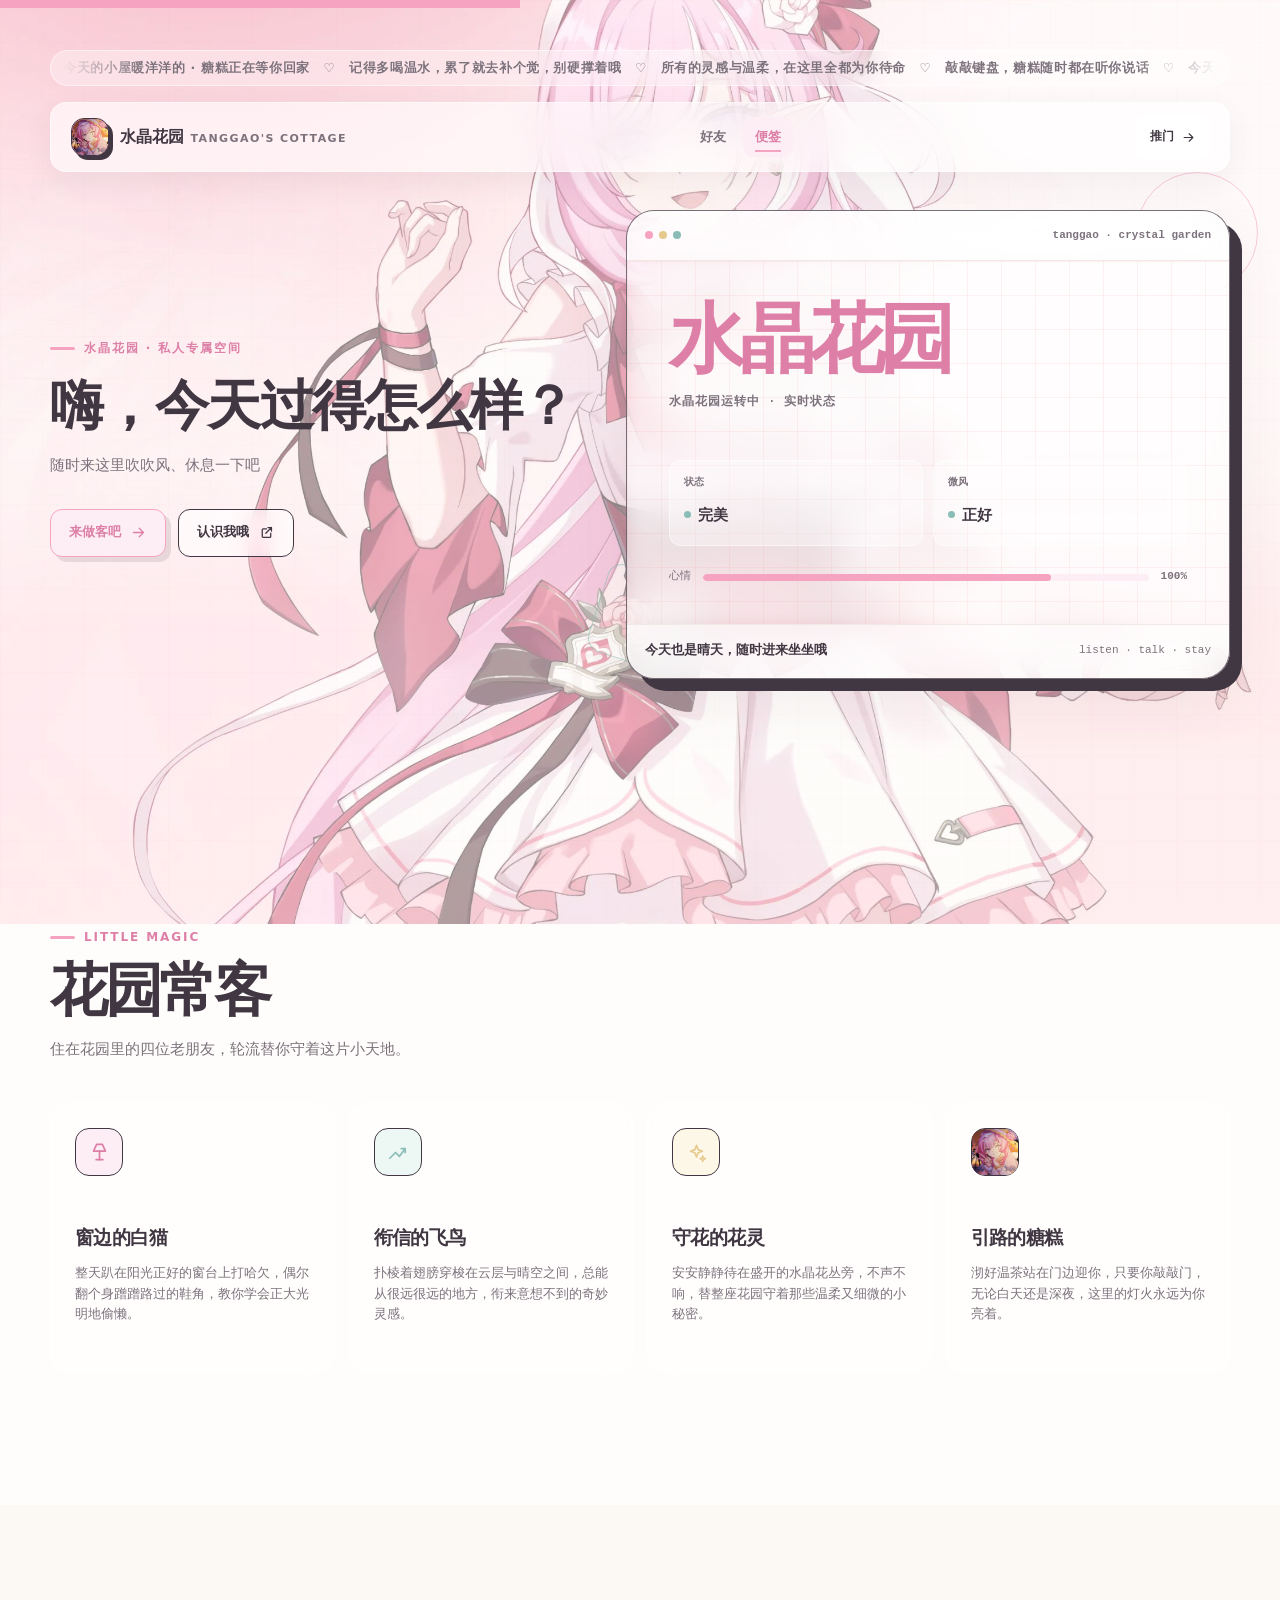
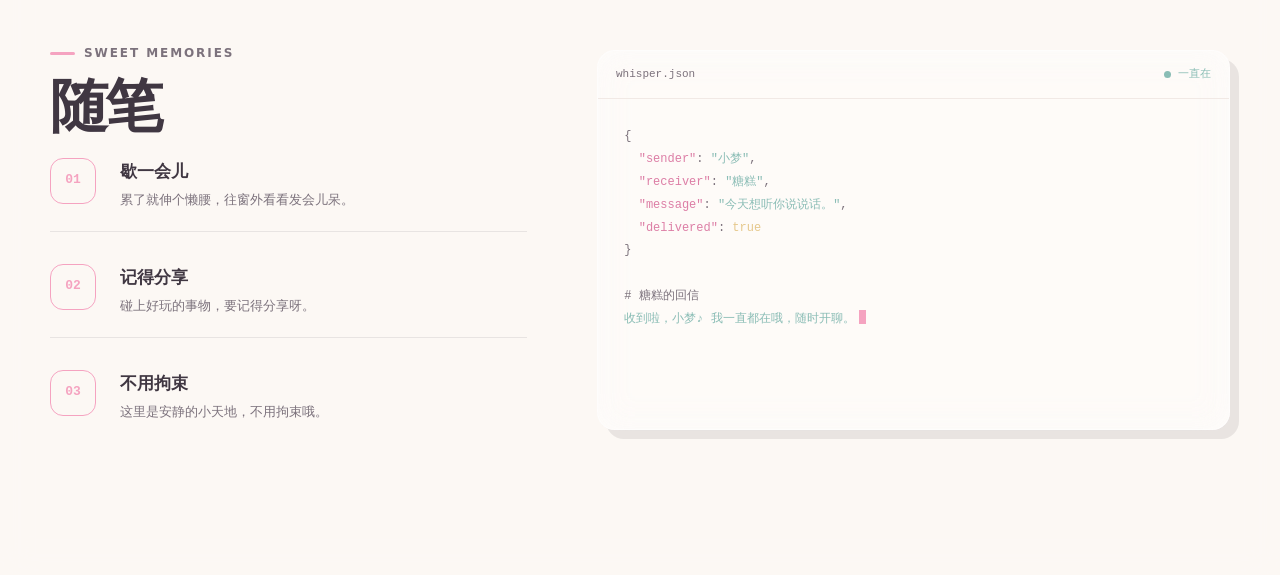
==== commit 1a0c59fc: "feat: move brand avatar from ticker to guide card Co-authored-by: monkeycode-ai <monkeycode-ai@chait" ====
--- a/index.html
+++ b/index.html
@@ -61,9 +61,6 @@
 
     <!-- 滚动播报：糖糕主题公告条，文案在 content-config.js 的 ticker.items 中修改。 -->
     <div class="ticker-bar" role="marquee" aria-label="站点公告">
-        <span class="ticker-logo" aria-hidden="true">
-            <img src="assets/brand-avatar.jpg" alt="">
-        </span>
         <div class="ticker-viewport">
             <div class="ticker-track" id="ticker-track"></div>
         </div>
@@ -174,10 +171,7 @@
                     </article>
                     <article class="feature-card reveal">
                         <div class="feature-icon">
-                            <svg viewBox="0 0 24 24" fill="none" aria-hidden="true">
-                                <circle cx="15.5" cy="8.5" r="3.5" stroke="currentColor" stroke-width="1.8"/>
-                                <path d="m13 10.9-7 7V20.5h2.6l1.1-1.1v-1.5h1.5l1.4-1.4v-1.4l1.3-1.3" stroke="currentColor" stroke-width="1.8" stroke-linecap="round" stroke-linejoin="round"/>
-                            </svg>
+                            <img src="assets/brand-avatar.jpg" alt="" aria-hidden="true">
                         </div>
                         <h3 data-content-key="features.fourthTitle">引路的糖糕</h3>
                         <p data-content-key="features.fourthDescription">沏好温茶站在门边迎你，只要你敲敲门，无论白天还是深夜，这里的灯火永远为你亮着。</p>
--- a/styles.css
+++ b/styles.css
@@ -218,20 +218,13 @@
             display: none;
         }
 
-        .ticker-logo {
-            flex: 0 0 auto;
-            width: 26px;
-            height: 26px;
-            border: 1px solid var(--ink);
-            border-radius: 9px;
-            overflow: hidden;
-            box-shadow: 2px 2px 0 var(--ink);
-        }
-
-        .ticker-logo img {
+        /* 引路的糖糕卡片：头像图标填满图标容器。 */
+        .feature-icon img {
+            display: block;
             width: 100%;
             height: 100%;
             object-fit: cover;
+            border-radius: 12px;
         }
 
         /* 播报视口两端淡出，文案滚动到边缘时自然消失。 */
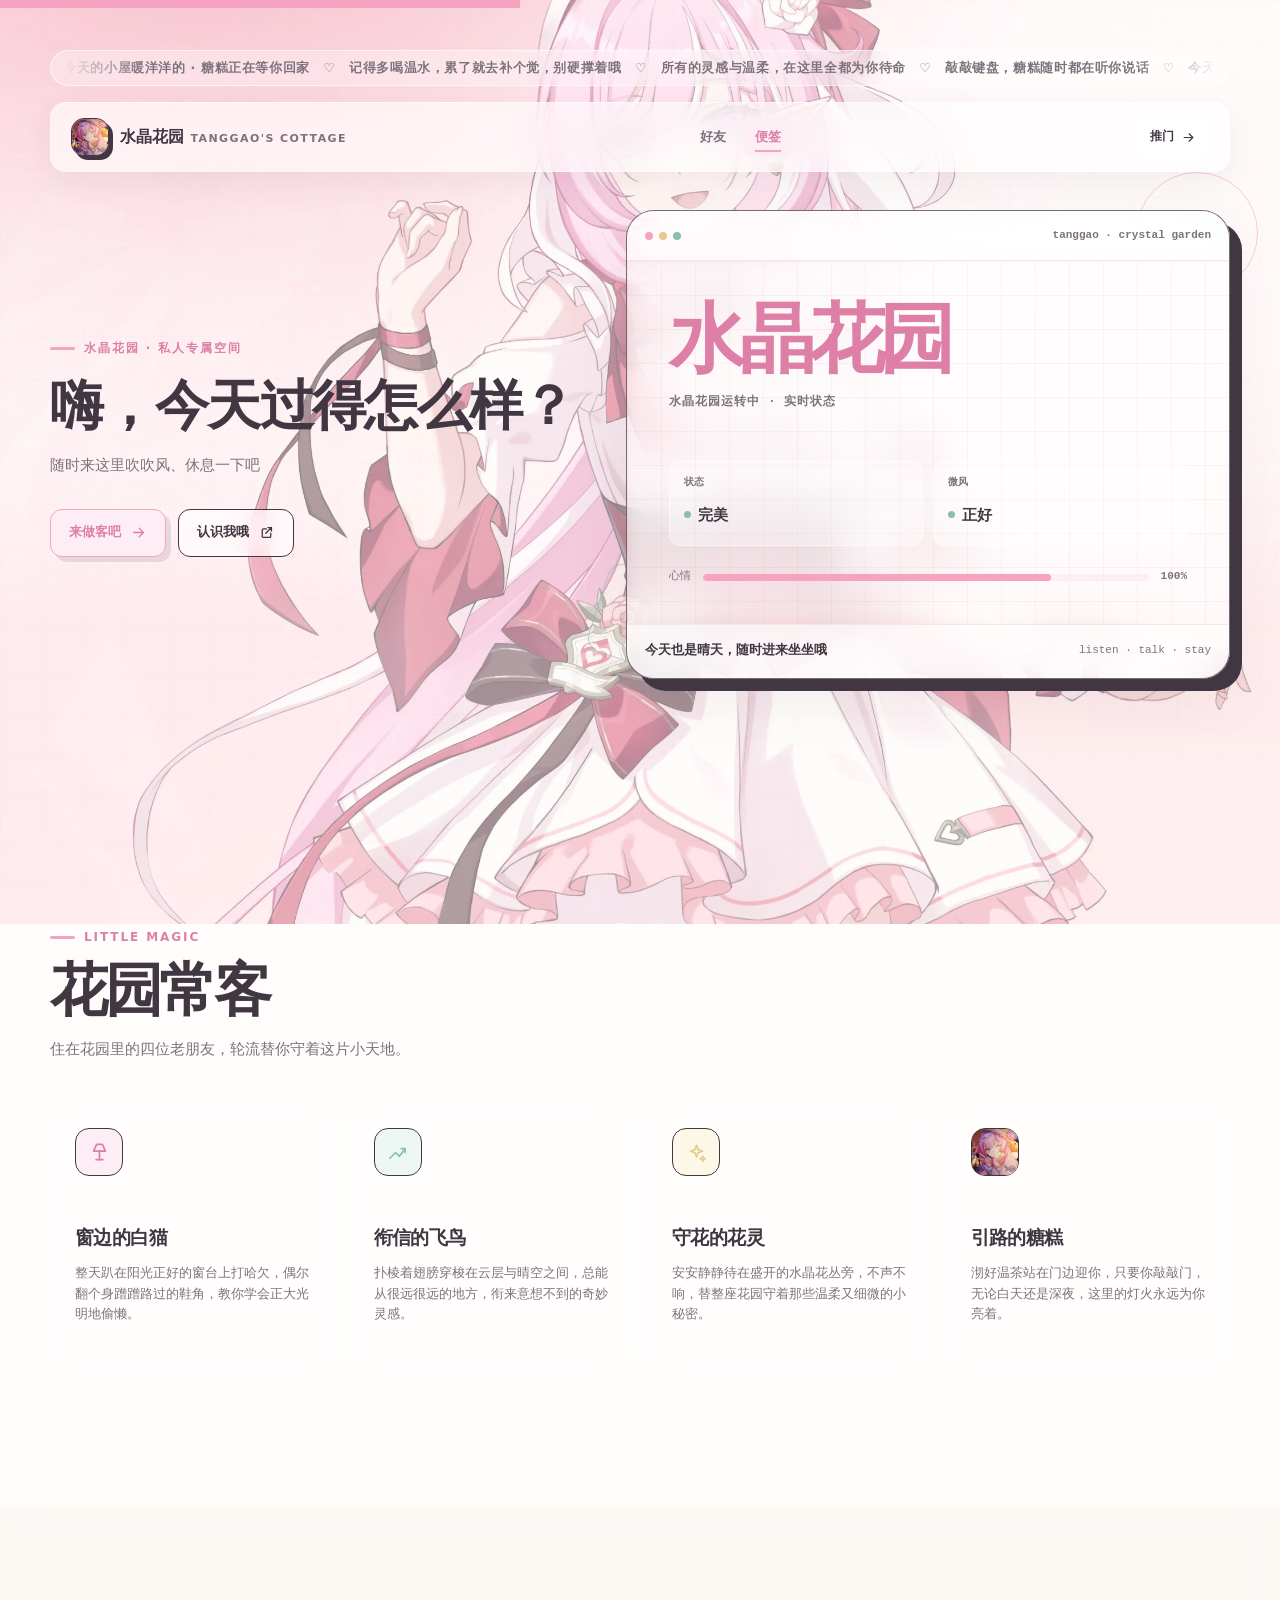
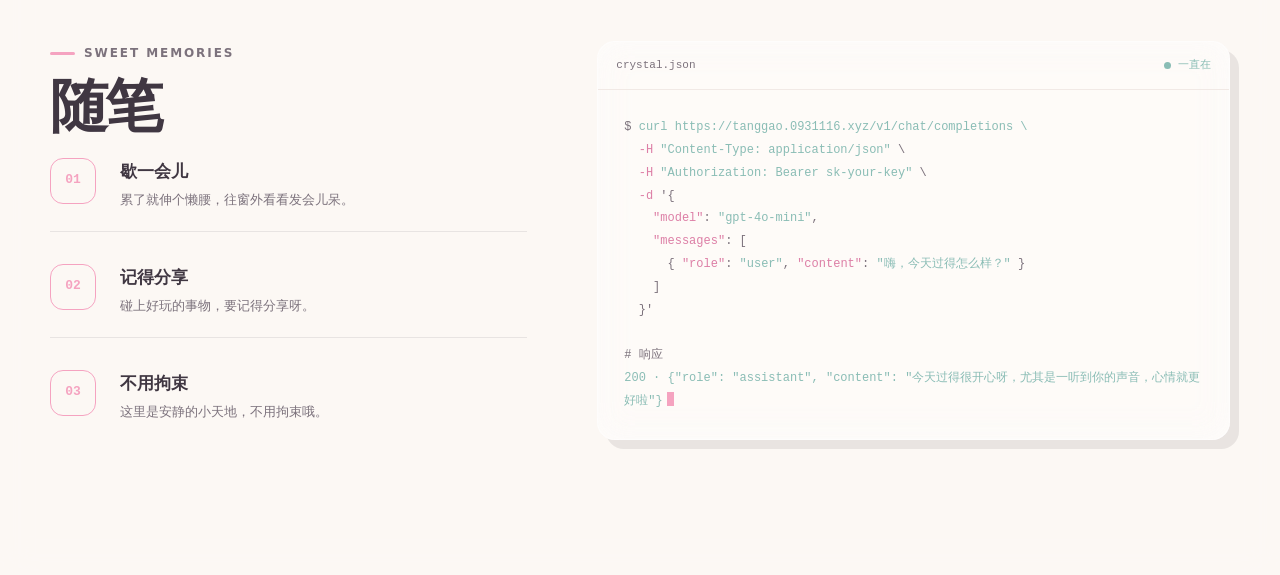
==== commit 279590d1: "feat: replace terminal with real API call example crystal.json Co-authored-by: monkeycode-ai <monkey" ====
--- a/index.html
+++ b/index.html
@@ -211,22 +211,25 @@
                     </div>
                 </div>
 
-                <!-- 这是展示用的悄悄话便签，不会发送任何真实请求。 -->
-                <div class="terminal reveal" aria-label="糖糕的秘密通讯机">
+                <!-- 展示用的真实接口调用示例，不会替访客发送任何请求。 -->
+                <div class="terminal reveal" aria-label="真实接口调用示例">
                     <div class="terminal-head">
-                        <span data-content-key="terminal.fileName">whisper.json</span>
+                        <span data-content-key="terminal.fileName">crystal.json</span>
                         <span class="terminal-status">一直在</span>
                     </div>
                     <div class="terminal-body">
-                        <span class="terminal-line"><span class="terminal-punct">{</span></span>
-                        <span class="terminal-line">&nbsp;&nbsp;<span class="terminal-key">"sender"</span><span class="terminal-punct">:</span> <span class="terminal-string">"小梦"</span><span class="terminal-punct">,</span></span>
-                        <span class="terminal-line">&nbsp;&nbsp;<span class="terminal-key">"receiver"</span><span class="terminal-punct">:</span> <span class="terminal-string">"糖糕"</span><span class="terminal-punct">,</span></span>
-                        <span class="terminal-line">&nbsp;&nbsp;<span class="terminal-key">"message"</span><span class="terminal-punct">:</span> <span class="terminal-string">"<span data-content-key="terminal.prompt">今天想听你说说话。</span>"</span><span class="terminal-punct">,</span></span>
-                        <span class="terminal-line">&nbsp;&nbsp;<span class="terminal-key">"delivered"</span><span class="terminal-punct">:</span> <span class="terminal-number">true</span></span>
-                        <span class="terminal-line"><span class="terminal-punct">}</span></span>
+                        <span class="terminal-line"><span class="terminal-punct">$</span> <span class="terminal-string">curl https://tanggao.0931116.xyz/v1/chat/completions \</span></span>
+                        <span class="terminal-line">&nbsp;&nbsp;<span class="terminal-key">-H</span> <span class="terminal-string">"Content-Type: application/json"</span> <span class="terminal-punct">\</span></span>
+                        <span class="terminal-line">&nbsp;&nbsp;<span class="terminal-key">-H</span> <span class="terminal-string">"Authorization: Bearer sk-your-key"</span> <span class="terminal-punct">\</span></span>
+                        <span class="terminal-line">&nbsp;&nbsp;<span class="terminal-key">-d</span> <span class="terminal-punct">'{</span></span>
+                        <span class="terminal-line">&nbsp;&nbsp;&nbsp;&nbsp;<span class="terminal-key">"model"</span><span class="terminal-punct">:</span> <span class="terminal-string">"gpt-4o-mini"</span><span class="terminal-punct">,</span></span>
+                        <span class="terminal-line">&nbsp;&nbsp;&nbsp;&nbsp;<span class="terminal-key">"messages"</span><span class="terminal-punct">:</span> <span class="terminal-punct">[</span></span>
+                        <span class="terminal-line">&nbsp;&nbsp;&nbsp;&nbsp;&nbsp;&nbsp;<span class="terminal-punct">{</span> <span class="terminal-key">"role"</span><span class="terminal-punct">:</span> <span class="terminal-string">"user"</span><span class="terminal-punct">,</span> <span class="terminal-key">"content"</span><span class="terminal-punct">:</span> <span class="terminal-string">"<span data-content-key="terminal.prompt">嗨，今天过得怎么样？</span>"</span> <span class="terminal-punct">}</span></span>
+                        <span class="terminal-line">&nbsp;&nbsp;&nbsp;&nbsp;<span class="terminal-punct">]</span></span>
+                        <span class="terminal-line">&nbsp;&nbsp;<span class="terminal-punct">}'</span></span>
                         <span class="terminal-line terminal-muted">&nbsp;</span>
-                        <span class="terminal-line terminal-muted"># 糖糕的回信</span>
-                        <span class="terminal-line terminal-string">收到啦，小梦♪ 我一直都在哦，随时开聊。<span class="terminal-cursor"></span></span>
+                        <span class="terminal-line terminal-muted"># 响应</span>
+                        <span class="terminal-line terminal-string">200 · {"role": "assistant", "content": "今天过得很开心呀，尤其是一听到你的声音，心情就更好啦"}<span class="terminal-cursor"></span></span>
                     </div>
                 </div>
             </div>
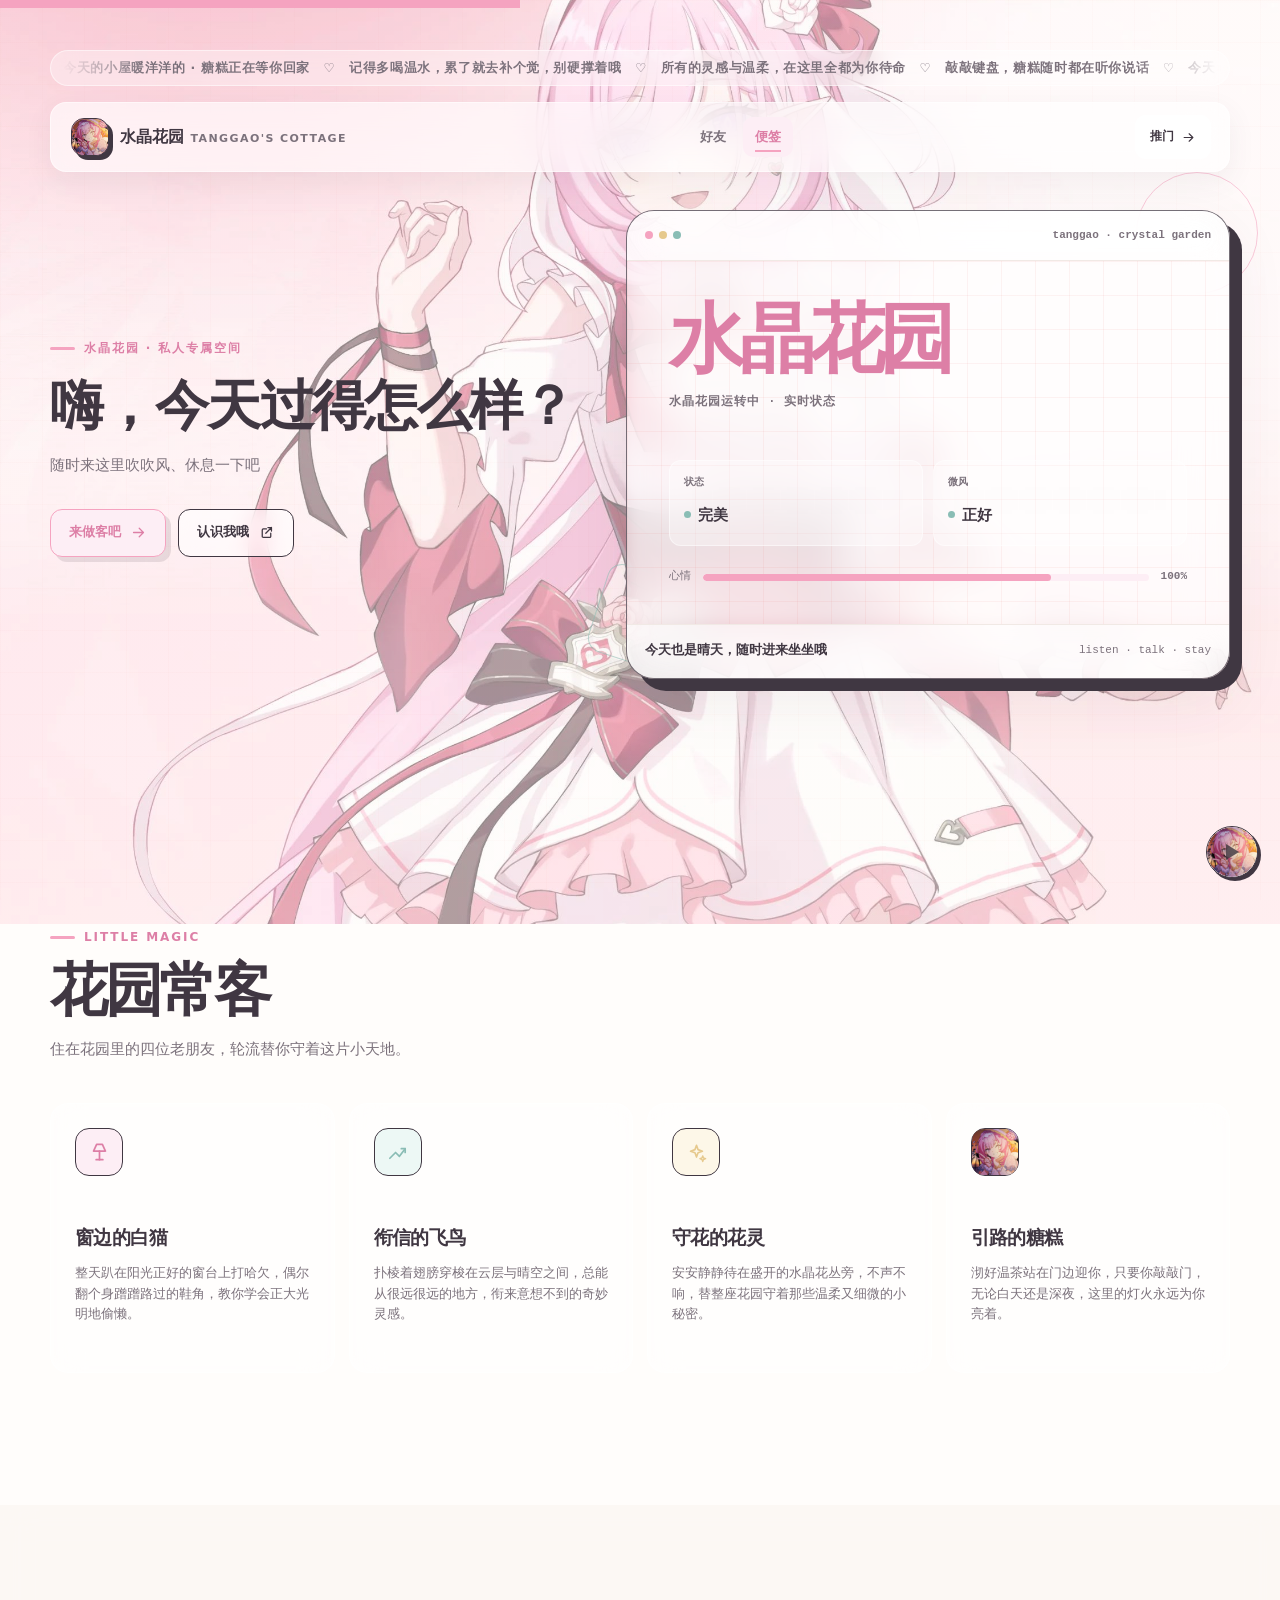
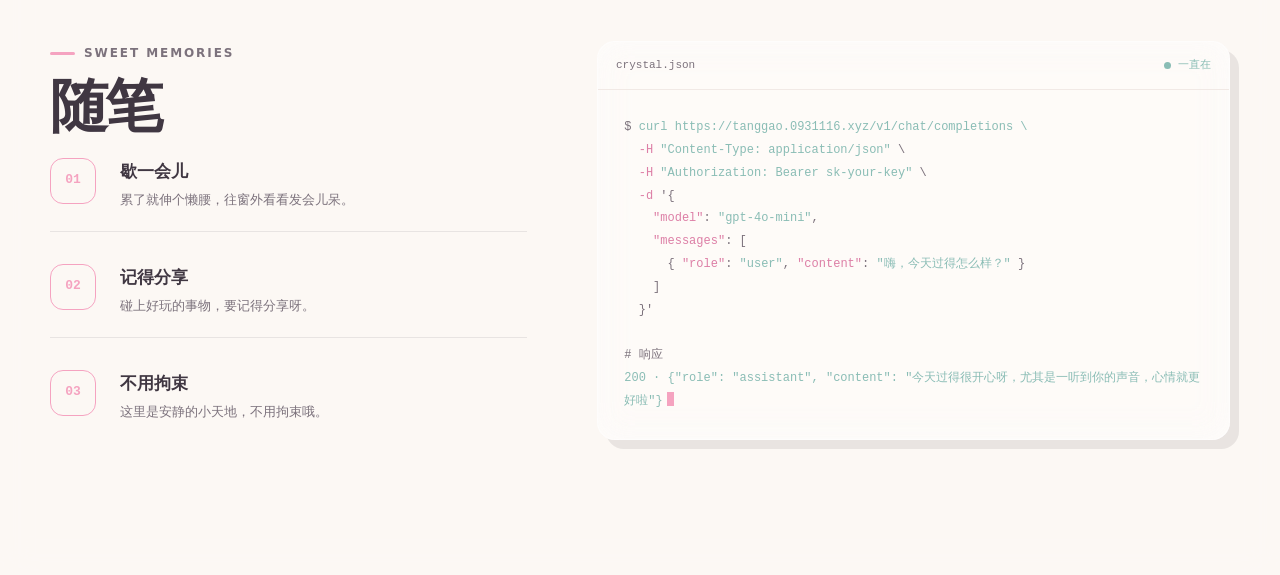
==== commit 21d7abf2: "feat: add floating music disc player with random track Co-authored-by: monkeycode-ai <monkeycode-ai@" ====
--- a/index.html
+++ b/index.html
@@ -237,6 +237,11 @@
     </main>
 
     <div class="link-status" id="link-status" role="status" aria-live="polite"></div>
+    <!-- 悬浮唱片：访客点击后播放随机选中的背景音乐，再次点击暂停。 -->
+    <button class="music-disc" type="button" id="music-disc" aria-label="播放或暂停背景音乐">
+        <img src="assets/brand-avatar.jpg" alt="">
+    </button>
+    <audio id="bgm" loop preload="auto"></audio>
     <!-- 可编辑文字配置必须先加载，script.js 才能把配置应用到页面。 -->
     <script src="content-config.js"></script>
     <!-- 页面交互拆分到 script.js，使用 defer 避免阻塞 HTML 解析。 -->
--- a/styles.css
+++ b/styles.css
@@ -218,6 +218,73 @@
             display: none;
         }
 
+        /* 悬浮黑胶唱片：右下角固定，中心贴品牌头像，播放时旋转。 */
+        .music-disc {
+            position: fixed;
+            right: 22px;
+            bottom: 22px;
+            z-index: 60;
+            width: 52px;
+            height: 52px;
+            padding: 0;
+            border: 1px solid var(--ink);
+            border-radius: 50%;
+            background: var(--paper);
+            box-shadow: 3px 3px 0 var(--ink);
+            overflow: hidden;
+            cursor: pointer;
+        }
+
+        .music-disc img {
+            display: block;
+            width: 100%;
+            height: 100%;
+            object-fit: cover;
+            border-radius: 50%;
+        }
+
+        .music-disc.is-hidden {
+            display: none;
+        }
+
+        /* 未播放时中心显示播放三角，播放中隐藏并开始旋转。 */
+        .music-disc::after {
+            content: "";
+            position: absolute;
+            inset: 0;
+            margin: auto;
+            width: 0;
+            height: 0;
+            border-style: solid;
+            border-width: 8px 0 8px 13px;
+            border-color: transparent transparent transparent var(--ink);
+            opacity: 0.8;
+        }
+
+        .music-disc.is-playing::after {
+            content: none;
+        }
+
+        .music-disc.is-playing img {
+            animation: disc-spin 9s linear infinite;
+        }
+
+        @keyframes disc-spin {
+            from {
+                transform: rotate(0deg);
+            }
+
+            to {
+                transform: rotate(360deg);
+            }
+        }
+
+        @media (prefers-reduced-motion: reduce) {
+            .music-disc.is-playing img {
+                animation: none;
+            }
+        }
+
         /* 引路的糖糕卡片：头像图标填满图标容器。 */
         .feature-icon img {
             display: block;
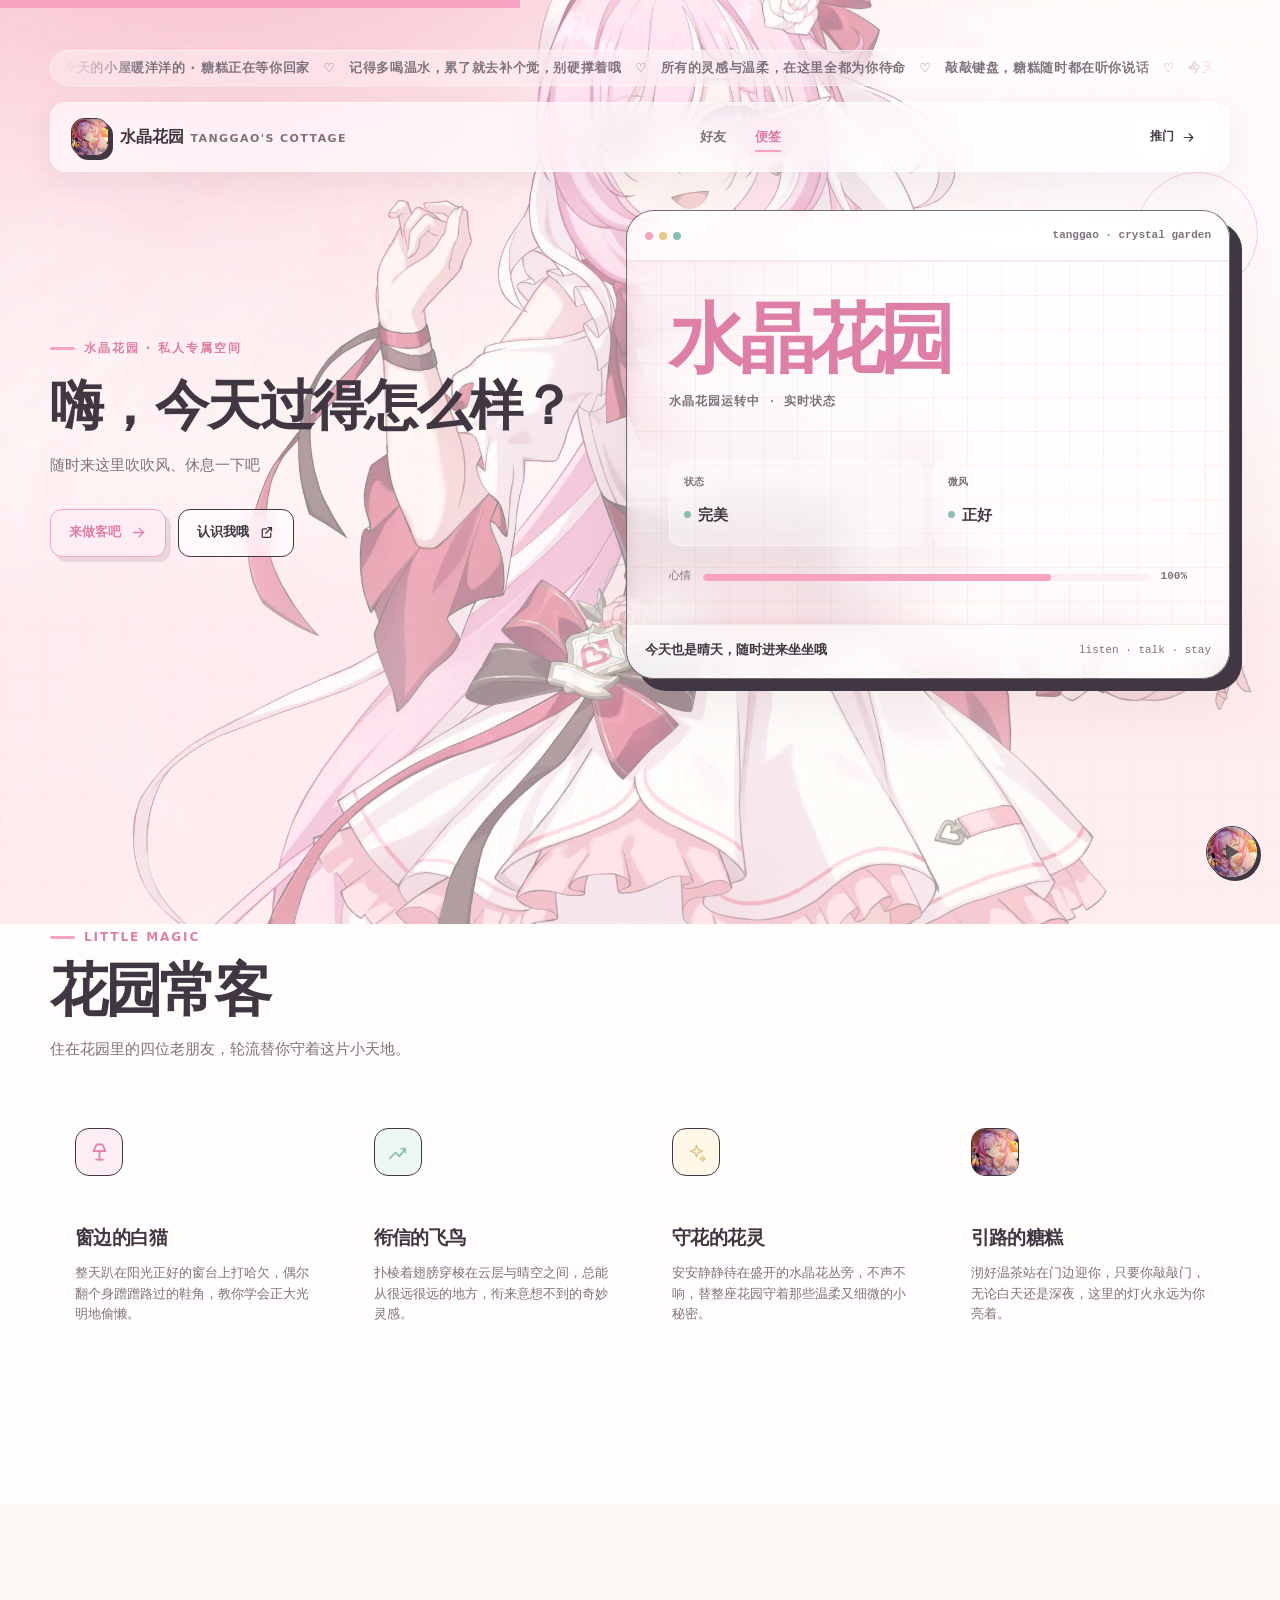
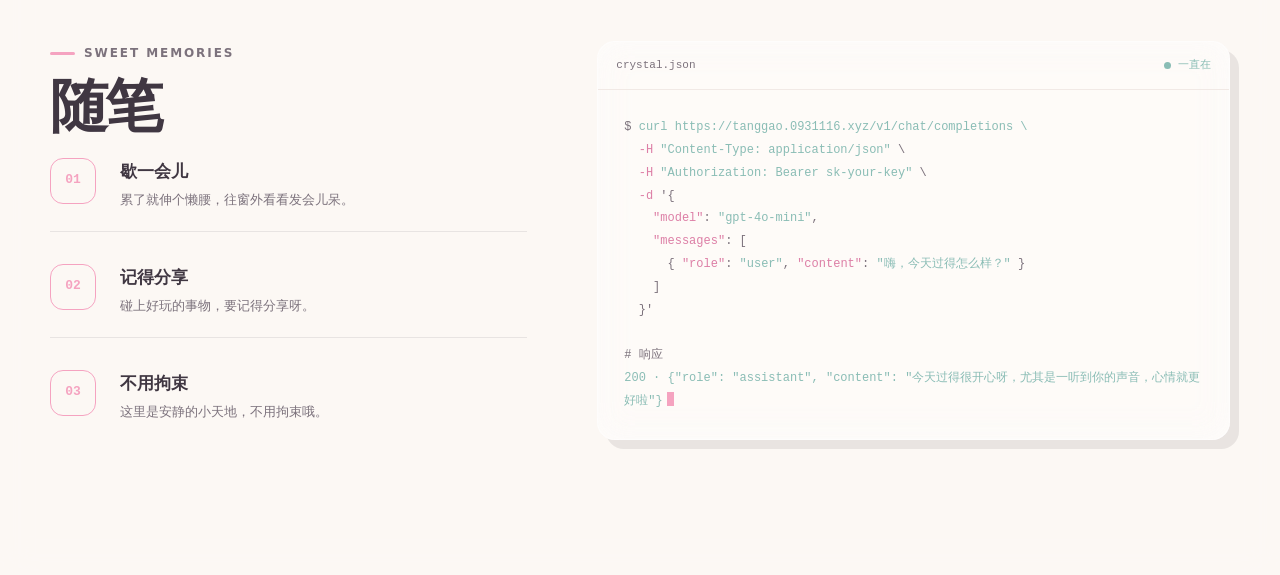
==== commit 74fa7d76: "fix: point docs button to custom memo page Co-authored-by: monkeycode-ai <monkeycode-ai@chaitin.com>" ====
--- a/index.html
+++ b/index.html
@@ -81,7 +81,7 @@
                                 <path d="M5 12h13M13 6l6 6-6 6" stroke="currentColor" stroke-width="1.8" stroke-linecap="round" stroke-linejoin="round"/>
                             </svg>
                         </a>
-                        <a class="btn btn-secondary" href="https://docs.newapi.pro/zh/docs" target="_blank" rel="noopener noreferrer" data-content-key="links.documentationUrl" data-content-attr="href">
+                        <a class="btn btn-secondary" href="https://ui.0931116.xyz/memo.html" target="_blank" rel="noopener noreferrer" data-content-key="links.documentationUrl" data-content-attr="href">
                             <span data-content-key="hero.secondaryButton">认识我哦</span>
                             <svg viewBox="0 0 24 24" fill="none" aria-hidden="true">
                                 <path d="M14 5h5v5M19 5l-8 8" stroke="currentColor" stroke-width="1.8" stroke-linecap="round" stroke-linejoin="round"/>
